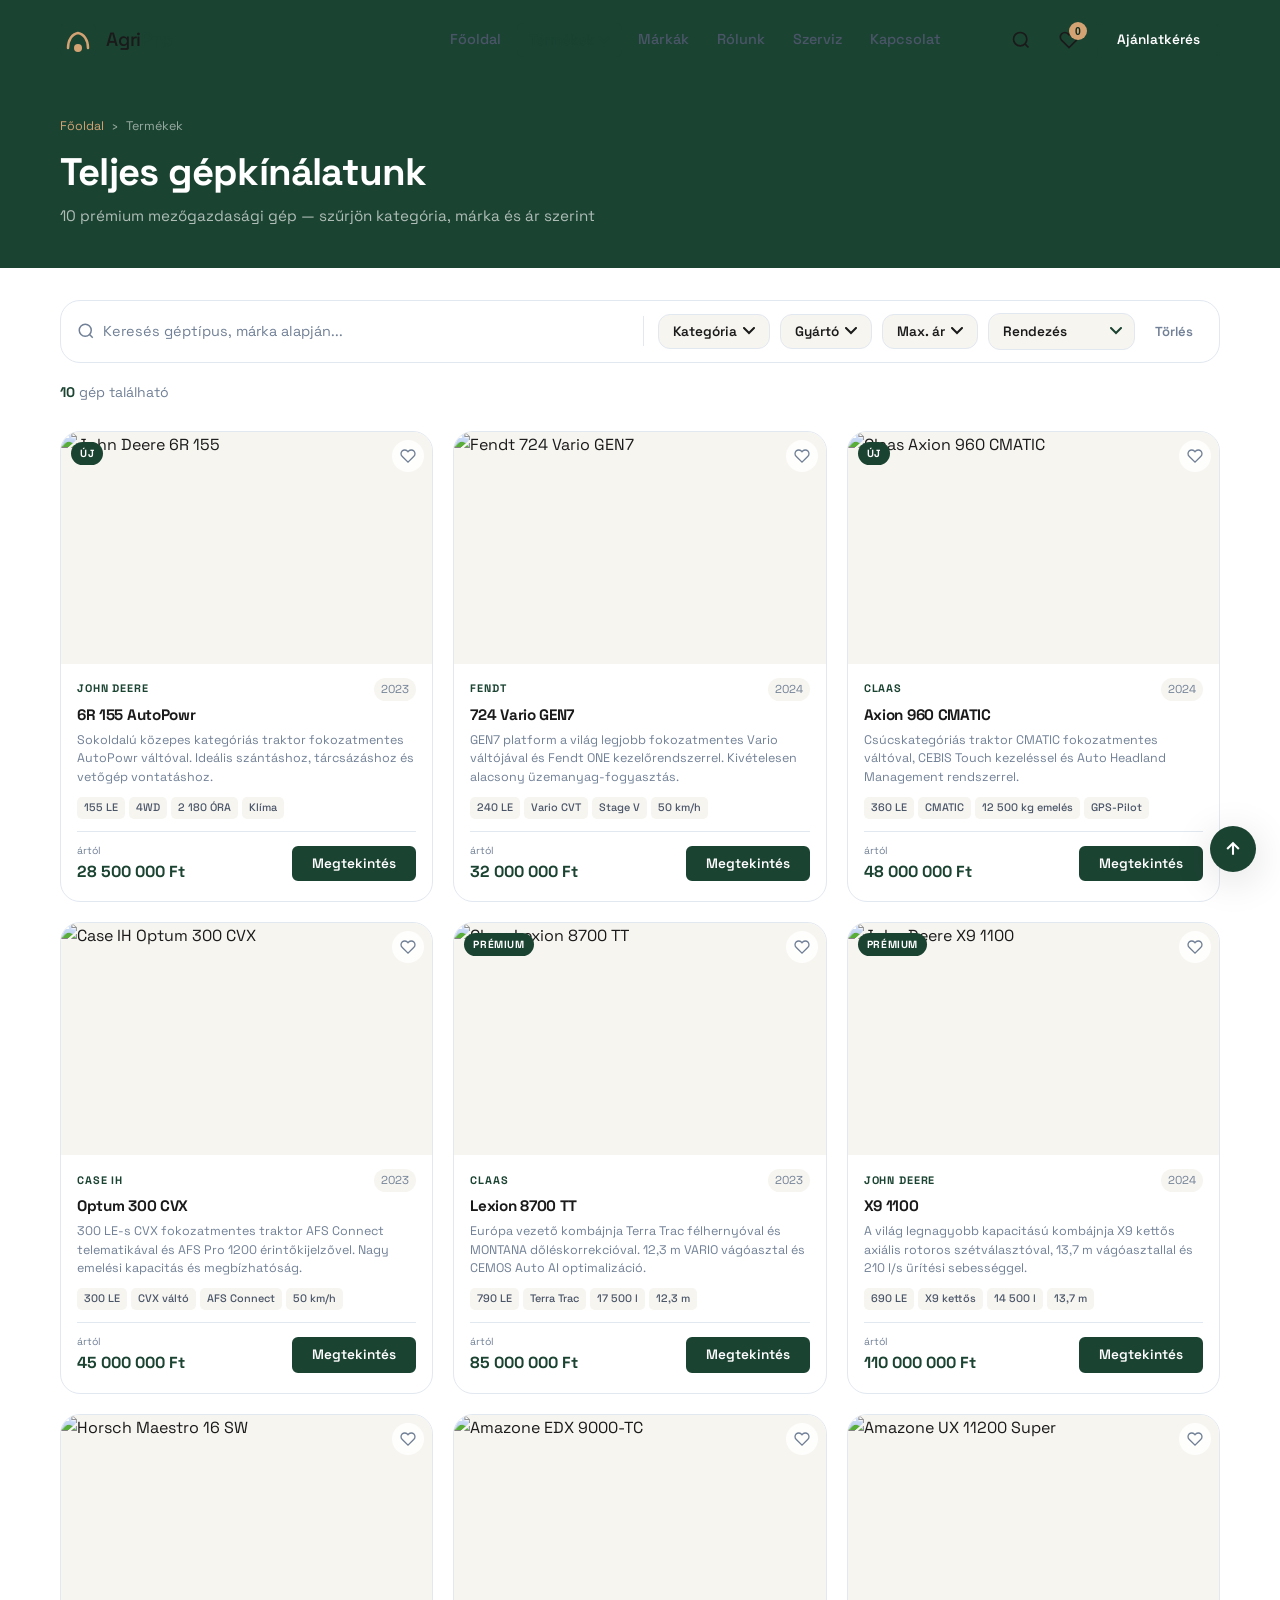
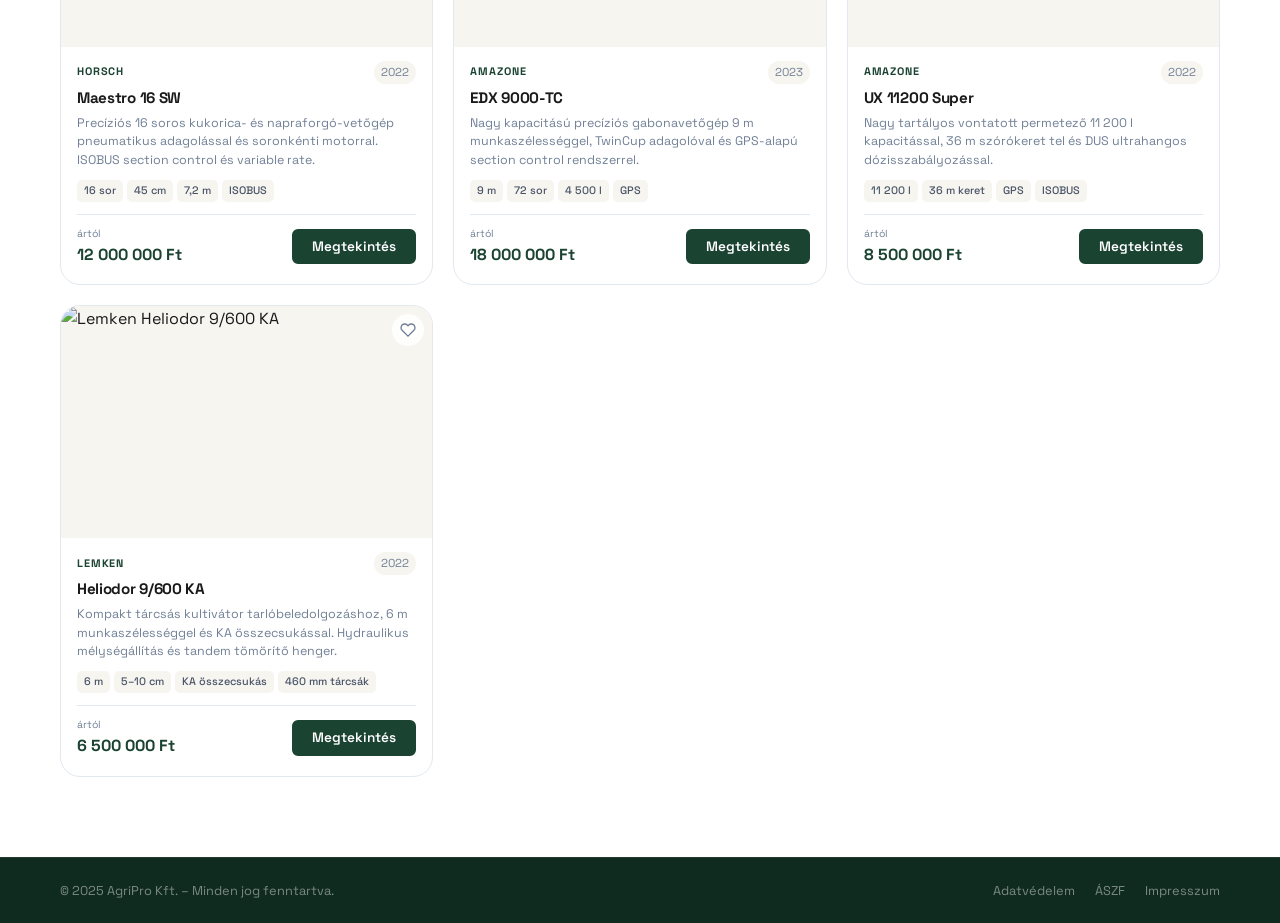
==== pages/termekek.html @ e4a8d12f "Initial commit: AgriPro agricultural machinery website with 10 product pages" ====
<!DOCTYPE html>
<html lang="hu">
<head>
    <meta charset="UTF-8">
    <meta name="viewport" content="width=device-width, initial-scale=1.0">
    <title>Termékek – AgriPro | Traktorok, Kombájnok, Munkagépek</title>
    <meta name="description" content="Böngésszen AgriPro teljes gépkínálatában. Szűrjön kategória, márka és ár szerint.">
    <link rel="icon" type="image/svg+xml" href="data:image/svg+xml,<svg xmlns='http://www.w3.org/2000/svg' viewBox='0 0 32 32'><rect width='32' height='32' rx='7' fill='%231B4332'/><path d='M7 22C7 15 11 10 16 9C21 10 25 15 25 22' stroke='%23D4A373' stroke-width='2.5' stroke-linecap='round' fill='none'/><circle cx='16' cy='22' r='3.5' fill='%23D4A373'/></svg>">
    <link rel="preconnect" href="https://fonts.googleapis.com">
    <link rel="preconnect" href="https://fonts.gstatic.com" crossorigin>
    <link href="https://fonts.googleapis.com/css2?family=Space+Grotesk:wght@300;400;500;600;700&display=swap" rel="stylesheet">
    <link rel="stylesheet" href="../css/style.css">
    <style>
        [data-animate] { opacity: 1 !important; transform: none !important; }

        /* ── Page hero ── */
        .page-hero { background: var(--clr-primary); padding: calc(var(--nav-h) + 36px) 0 40px; }
        .page-hero__bc { display: flex; align-items: center; gap: 8px; font-size: .78rem; color: rgba(255,255,255,.55); margin-bottom: 12px; }
        .page-hero__bc a { color: var(--clr-accent); }
        .page-hero h1 { color: #fff; font-size: clamp(1.6rem, 4vw, 2.4rem); margin-bottom: 8px; }
        .page-hero p  { color: rgba(255,255,255,.65); font-size: .95rem; }

        /* ── Vízszintes szűrő sáv ── */
        .hf-wrap {
            padding: 32px 0 80px;
        }

        .hf-bar {
            display: flex;
            align-items: center;
            gap: 10px;
            flex-wrap: wrap;
            background: #fff;
            border: 1.5px solid var(--clr-border);
            border-radius: var(--r-lg);
            padding: 12px 16px;
            margin-bottom: 16px;
            position: relative;
            z-index: 100;
        }

        /* Kereső */
        .hf-search {
            display: flex;
            align-items: center;
            gap: 8px;
            flex: 1;
            min-width: 200px;
            padding: 6px 0;
            border-right: 1.5px solid var(--clr-border);
            padding-right: 16px;
            margin-right: 4px;
        }
        .hf-search svg { color: var(--clr-text-lt); flex-shrink: 0; }
        .hf-search input {
            flex: 1;
            border: none;
            font-family: inherit;
            font-size: .9rem;
            color: var(--clr-text);
            outline: none;
            background: transparent;
        }
        .hf-search input::placeholder { color: var(--clr-text-lt); }

        /* Dropdown szűrők */
        .hf-dropdown {
            position: relative;
        }
        .hf-btn {
            display: flex;
            align-items: center;
            gap: 6px;
            padding: 8px 14px;
            background: var(--clr-bg-alt);
            border: 1.5px solid var(--clr-border);
            border-radius: var(--r-md);
            font-family: inherit;
            font-size: .85rem;
            font-weight: 600;
            color: var(--clr-text);
            cursor: pointer;
            white-space: nowrap;
            transition: border-color .2s, background .2s;
            user-select: none;
        }
        .hf-btn svg { transition: transform .22s; flex-shrink: 0; }
        .hf-btn.active { background: rgba(27,67,50,.08); border-color: var(--clr-primary); color: var(--clr-primary); }
        .hf-btn.active svg { transform: rotate(180deg); }
        .hf-btn .hf-count {
            background: var(--clr-primary);
            color: #fff;
            font-size: .65rem;
            font-weight: 700;
            border-radius: 99px;
            padding: 1px 6px;
            min-width: 18px;
            text-align: center;
        }

        /* Dropdown panel */
        .hf-panel {
            display: none;
            position: absolute;
            top: calc(100% + 8px);
            left: 0;
            min-width: 220px;
            background: #fff;
            border: 1.5px solid var(--clr-border);
            border-radius: var(--r-lg);
            box-shadow: 0 8px 32px rgba(0,0,0,.12);
            padding: 12px 4px;
            z-index: 200;
        }
        .hf-panel.open { display: block; }

        /* Panel: checkbox lista */
        .hf-cb-list { padding: 0 12px; }
        .hf-cb-row {
            display: flex;
            align-items: center;
            gap: 9px;
            padding: 8px 4px;
            font-size: .875rem;
            color: var(--clr-text-md);
            cursor: pointer;
            border-radius: var(--r-sm);
            transition: background .12s, color .12s;
        }
        .hf-cb-row:hover { background: var(--clr-bg-alt); color: var(--clr-primary); }
        .hf-cb-row input { accent-color: var(--clr-primary); width: 15px; height: 15px; flex-shrink: 0; cursor: pointer; }
        .hf-cb-row span { flex: 1; }
        .hf-cb-row .hf-n { font-size: .7rem; color: var(--clr-text-lt); background: var(--clr-bg-alt); border-radius: 99px; padding: 1px 7px; }

        /* Panel: ár slider */
        .hf-price-panel { padding: 8px 16px 4px; min-width: 260px; }
        .hf-price-val {
            display: flex;
            justify-content: space-between;
            align-items: center;
            margin-bottom: 14px;
        }
        .hf-price-val span { font-size: .8rem; color: var(--clr-text-lt); }
        .hf-price-val strong { font-size: 1rem; color: var(--clr-primary); }
        .hf-price-slider { width: 100%; accent-color: var(--clr-primary); cursor: pointer; }
        .hf-price-minmax { display: flex; justify-content: space-between; font-size: .72rem; color: var(--clr-text-lt); margin-top: 6px; margin-bottom: 8px; }

        /* Rendezés */
        .hf-sort-wrap { margin-left: auto; }
        .hf-sort {
            padding: 9px 36px 9px 14px;
            border: 1.5px solid var(--clr-border);
            border-radius: var(--r-md);
            font-family: inherit;
            font-size: .85rem;
            color: var(--clr-text);
            background: var(--clr-bg-alt);
            cursor: pointer;
            outline: none;
            appearance: none;
            background-image: url("data:image/svg+xml,%3Csvg xmlns='http://www.w3.org/2000/svg' width='12' height='8' viewBox='0 0 12 8'%3E%3Cpath d='M1 1l5 5 5-5' stroke='%231B4332' stroke-width='2' fill='none' stroke-linecap='round'/%3E%3C/svg%3E");
            background-repeat: no-repeat;
            background-position: right 12px center;
            font-weight: 600;
            transition: border-color .2s;
        }
        .hf-sort:focus { border-color: var(--clr-primary); }

        /* Törlés gomb */
        .hf-reset {
            background: none;
            border: none;
            font-family: inherit;
            font-size: .82rem;
            font-weight: 600;
            color: var(--clr-text-lt);
            cursor: pointer;
            padding: 8px 10px;
            border-radius: var(--r-sm);
            transition: color .15s;
            white-space: nowrap;
        }
        .hf-reset:hover { color: var(--clr-primary); }

        /* Találatszám + chipek sor */
        .hf-meta {
            display: flex;
            align-items: center;
            gap: 10px;
            flex-wrap: wrap;
            margin-bottom: 24px;
            min-height: 28px;
        }
        .hf-meta__count {
            font-size: .875rem;
            color: var(--clr-text-lt);
            margin-right: 4px;
        }
        .hf-meta__count strong { color: var(--clr-primary); font-weight: 700; }

        /* Aktív chipek */
        .ac-chip {
            display: inline-flex;
            align-items: center;
            gap: 6px;
            background: rgba(27,67,50,.08);
            border: 1px solid rgba(27,67,50,.2);
            color: var(--clr-primary);
            border-radius: 99px;
            padding: 4px 10px 4px 12px;
            font-size: .78rem;
            font-weight: 600;
        }
        .ac-chip button {
            background: none;
            border: none;
            cursor: pointer;
            color: var(--clr-primary);
            display: flex;
            align-items: center;
            opacity: .6;
            transition: opacity .15s;
            padding: 0;
        }
        .ac-chip button:hover { opacity: 1; }

        /* ── Termék rács ── */
        .pg { display: grid; grid-template-columns: repeat(4, 1fr); gap: 20px; }

        .product-card {
            display: flex;
            flex-direction: column;
            background: #fff;
            border: 1px solid var(--clr-border);
            border-radius: var(--r-lg);
            overflow: hidden;
            transition: transform .25s, box-shadow .25s, border-color .25s;
        }
        .product-card:hover { transform: translateY(-5px); box-shadow: var(--shadow-lg); border-color: transparent; }

        .pc-img { position: relative; aspect-ratio: 16/10; overflow: hidden; background: var(--clr-bg-alt); }
        .pc-img img { width: 100%; height: 100%; object-fit: cover; transition: transform .4s; }
        .product-card:hover .pc-img img { transform: scale(1.05); }
        .pc-badge {
            position: absolute; top: 10px; left: 10px;
            font-size: .65rem; font-weight: 700; text-transform: uppercase;
            letter-spacing: .06em; padding: 3px 9px; border-radius: 99px;
        }
        .pc-badge--new  { background: var(--clr-primary); color: #fff; }
        .pc-badge--deal { background: var(--clr-accent); color: #0F2A1E; }
        .pc-fav {
            position: absolute; top: 8px; right: 8px;
            width: 32px; height: 32px; border-radius: 50%;
            background: rgba(255,255,255,.9); border: none; cursor: pointer;
            display: flex; align-items: center; justify-content: center;
            color: var(--clr-text-lt);
            transition: color .15s, transform .2s;
        }
        .pc-fav:hover { color: #e53e3e; transform: scale(1.12); }
        .pc-fav.is-fav { color: #e53e3e; }
        .pc-fav.is-fav svg { fill: #e53e3e; }

        .pc-body { padding: 14px 16px 16px; flex: 1; display: flex; flex-direction: column; }
        .pc-meta2 { display: flex; align-items: center; justify-content: space-between; margin-bottom: 4px; }
        .pc-brand { font-size: .68rem; font-weight: 700; text-transform: uppercase; letter-spacing: .08em; color: var(--clr-primary); }
        .pc-year  { font-size: .72rem; color: var(--clr-text-lt); background: var(--clr-bg-alt); padding: 2px 7px; border-radius: 99px; }
        .pc-name  { font-size: .95rem; font-weight: 700; color: var(--clr-text); margin-bottom: 6px; line-height: 1.3; }
        .pc-desc  { font-size: .78rem; color: var(--clr-text-lt); line-height: 1.5; margin-bottom: 10px; flex: 1; }
        .pc-specs { display: flex; flex-wrap: wrap; gap: 4px; margin-bottom: 12px; }
        .pc-spec  { font-size: .68rem; font-weight: 500; color: var(--clr-text-md); background: var(--clr-bg-alt); padding: 2px 7px; border-radius: 5px; }
        .pc-foot  {
            display: flex; align-items: center; justify-content: space-between;
            padding-top: 10px; border-top: 1px solid var(--clr-border);
        }
        .pc-price { display: flex; flex-direction: column; }
        .pc-price span { font-size: .65rem; color: var(--clr-text-lt); }
        .pc-price strong { font-size: 1rem; font-weight: 700; color: var(--clr-primary); }

        /* Nincs találat */
        .no-results {
            display: none;
            flex-direction: column;
            align-items: center;
            padding: 72px 24px;
            text-align: center;
            color: var(--clr-text-lt);
            grid-column: 1 / -1;
        }
        .no-results svg { opacity: .35; margin-bottom: 16px; }
        .no-results h3 { font-size: 1.1rem; color: var(--clr-text); margin-bottom: 8px; }
        .no-results p { font-size: .9rem; max-width: 320px; }

        /* Reszponzív */
        @media (max-width: 1280px) { .pg { grid-template-columns: repeat(3, 1fr); } }
        @media (max-width: 900px)  { .pg { grid-template-columns: repeat(2, 1fr); } }
        @media (max-width: 560px)  { .pg { grid-template-columns: 1fr; } }
        @media (max-width: 700px)  {
            .hf-bar { gap: 8px; }
            .hf-search { border-right: none; padding-right: 0; margin-right: 0; }
            .hf-sort-wrap { margin-left: 0; }
        }
    </style>
</head>
<body>

<!-- ══ FEJLÉC ══ -->
<header class="header scrolled" id="header" role="banner">
    <div class="container">
        <nav class="nav" role="navigation" aria-label="Főmenü">
            <a href="../index.html" class="nav__logo" aria-label="AgriPro főoldalra">
                <div class="logo">
                    <svg class="logo__icon" width="36" height="36" viewBox="0 0 36 36" fill="none" aria-hidden="true">
                        <rect width="36" height="36" rx="8" fill="#1B4332"/>
                        <path d="M8 26C8 18 12 12 18 11C24 12 28 18 28 26" stroke="#D4A373" stroke-width="2.5" stroke-linecap="round"/>
                        <circle cx="18" cy="26" r="4" fill="#D4A373"/>
                    </svg>
                    <span class="logo__text">Agri<strong>Pro</strong></span>
                </div>
            </a>
            <ul class="nav__menu" role="menubar">
                <li role="none"><a href="../index.html" class="nav__link" role="menuitem">Főoldal</a></li>
                <li class="nav__item--has-dropdown" role="none">
                    <button class="nav__link nav__dropdown-toggle nav__link--active" aria-expanded="false" aria-haspopup="true" role="menuitem">
                        Termékek <svg class="dropdown-chevron" width="12" height="8" viewBox="0 0 12 8" fill="none" aria-hidden="true"><path d="M1 1l5 5 5-5" stroke="currentColor" stroke-width="2" stroke-linecap="round"/></svg>
                    </button>
                    <div class="nav__dropdown" role="menu">
                        <a href="termekek.html?kat=traktorok"    class="nav__dropdown-item" role="menuitem"><span class="dropdown-icon">🚜</span>Traktorok</a>
                        <a href="termekek.html?kat=kombajnok"    class="nav__dropdown-item" role="menuitem"><span class="dropdown-icon">🌾</span>Kombájnok</a>
                        <a href="termekek.html?kat=talajmuvelok" class="nav__dropdown-item" role="menuitem"><span class="dropdown-icon">⚙️</span>Talajművelők</a>
                        <a href="termekek.html?kat=vetogepek"    class="nav__dropdown-item" role="menuitem"><span class="dropdown-icon">🌱</span>Vetőgépek</a>
                        <a href="termekek.html?kat=permetezok"   class="nav__dropdown-item" role="menuitem"><span class="dropdown-icon">💧</span>Permetezők</a>
                    </div>
                </li>
                <li role="none"><a href="../index.html#markak" class="nav__link" role="menuitem">Márkák</a></li>
                <li role="none"><a href="rolunk.html" class="nav__link" role="menuitem">Rólunk</a></li>
                <li role="none"><a href="szerviz.html" class="nav__link" role="menuitem">Szerviz</a></li>
                <li role="none"><a href="kapcsolat.html" class="nav__link" role="menuitem">Kapcsolat</a></li>
            </ul>
            <div class="nav__actions">
                <button class="icon-btn" id="searchToggle" aria-label="Keresés">
                    <svg width="20" height="20" viewBox="0 0 24 24" fill="none" stroke="currentColor" stroke-width="2"><circle cx="11" cy="11" r="8"/><path d="m21 21-4.3-4.3"/></svg>
                </button>
                <button class="icon-btn fav-btn" id="favToggle" aria-label="Kedvencek">
                    <svg width="20" height="20" viewBox="0 0 24 24" fill="none" stroke="currentColor" stroke-width="2"><path d="M20.84 4.61a5.5 5.5 0 0 0-7.78 0L12 5.67l-1.06-1.06a5.5 5.5 0 0 0-7.78 7.78l1.06 1.06L12 21.23l7.78-7.78 1.06-1.06a5.5 5.5 0 0 0 0-7.78z"/></svg>
                    <span class="fav-badge" id="favBadge" hidden>0</span>
                </button>
                <a href="kapcsolat.html" class="btn btn--primary btn--sm">Ajánlatkérés</a>
                <button class="hamburger" id="hamburger" aria-label="Menü" aria-expanded="false">
                    <span class="hamburger__bar"></span><span class="hamburger__bar"></span><span class="hamburger__bar"></span>
                </button>
            </div>
        </nav>
    </div>
    <div class="search-overlay" id="searchOverlay" hidden role="search">
        <div class="container">
            <div class="search-overlay__inner">
                <svg width="22" height="22" viewBox="0 0 24 24" fill="none" stroke="#1B4332" stroke-width="2"><circle cx="11" cy="11" r="8"/><path d="m21 21-4.3-4.3"/></svg>
                <input type="search" id="searchInput" class="search-overlay__input" placeholder="Keresés: gép neve, márka, kategória..." autocomplete="off">
                <button class="search-overlay__close" id="searchClose" aria-label="Bezárás">
                    <svg width="20" height="20" viewBox="0 0 24 24" fill="none" stroke="currentColor" stroke-width="2"><line x1="18" y1="6" x2="6" y2="18"/><line x1="6" y1="6" x2="18" y2="18"/></svg>
                </button>
            </div>
            <div class="search-results" id="searchResults" hidden></div>
        </div>
    </div>
</header>

<main>
    <!-- Page hero -->
    <div class="page-hero">
        <div class="container">
            <nav class="page-hero__bc" aria-label="Navigáció">
                <a href="../index.html">Főoldal</a><span>›</span><span>Termékek</span>
            </nav>
            <h1>Teljes gépkínálatunk</h1>
            <p>10 prémium mezőgazdasági gép — szűrjön kategória, márka és ár szerint</p>
        </div>
    </div>

    <div class="container">
        <div class="hf-wrap">

            <!-- ══ VÍZSZINTES SZŰRŐ SÁV ══ -->
            <div class="hf-bar" id="hfBar">

                <!-- Kereső -->
                <div class="hf-search">
                    <svg width="18" height="18" viewBox="0 0 24 24" fill="none" stroke="currentColor" stroke-width="2"><circle cx="11" cy="11" r="8"/><path d="m21 21-4.3-4.3"/></svg>
                    <input type="search" id="productSearch" placeholder="Keresés géptípus, márka alapján..." oninput="filterProducts()" autocomplete="off">
                </div>

                <!-- Kategória dropdown -->
                <div class="hf-dropdown" id="hfd-cat">
                    <button class="hf-btn" onclick="toggleHfd('hfd-cat')" type="button">
                        Kategória
                        <span class="hf-count" id="catCount" style="display:none">0</span>
                        <svg width="12" height="8" viewBox="0 0 12 8" fill="none" stroke="currentColor" stroke-width="2" stroke-linecap="round"><path d="M1 1l5 5 5-5"/></svg>
                    </button>
                    <div class="hf-panel" id="hfd-cat-panel">
                        <div class="hf-cb-list">
                            <label class="hf-cb-row"><input type="checkbox" class="cat-cb" value="traktorok" onchange="filterProducts()"><span>Traktorok</span><span class="hf-n">4</span></label>
                            <label class="hf-cb-row"><input type="checkbox" class="cat-cb" value="kombajnok" onchange="filterProducts()"><span>Kombájnok</span><span class="hf-n">2</span></label>
                            <label class="hf-cb-row"><input type="checkbox" class="cat-cb" value="vetogepek" onchange="filterProducts()"><span>Vetőgépek</span><span class="hf-n">2</span></label>
                            <label class="hf-cb-row"><input type="checkbox" class="cat-cb" value="permetezok" onchange="filterProducts()"><span>Permetezők</span><span class="hf-n">1</span></label>
                            <label class="hf-cb-row"><input type="checkbox" class="cat-cb" value="talajmuvelok" onchange="filterProducts()"><span>Talajművelők</span><span class="hf-n">1</span></label>
                        </div>
                    </div>
                </div>

                <!-- Gyártó dropdown -->
                <div class="hf-dropdown" id="hfd-brand">
                    <button class="hf-btn" onclick="toggleHfd('hfd-brand')" type="button">
                        Gyártó
                        <span class="hf-count" id="brandCount" style="display:none">0</span>
                        <svg width="12" height="8" viewBox="0 0 12 8" fill="none" stroke="currentColor" stroke-width="2" stroke-linecap="round"><path d="M1 1l5 5 5-5"/></svg>
                    </button>
                    <div class="hf-panel" id="hfd-brand-panel">
                        <div class="hf-cb-list">
                            <label class="hf-cb-row"><input type="checkbox" class="brand-cb" value="john-deere" onchange="filterProducts()"><span>John Deere</span><span class="hf-n">2</span></label>
                            <label class="hf-cb-row"><input type="checkbox" class="brand-cb" value="fendt" onchange="filterProducts()"><span>Fendt</span><span class="hf-n">1</span></label>
                            <label class="hf-cb-row"><input type="checkbox" class="brand-cb" value="claas" onchange="filterProducts()"><span>Claas</span><span class="hf-n">2</span></label>
                            <label class="hf-cb-row"><input type="checkbox" class="brand-cb" value="case-ih" onchange="filterProducts()"><span>Case IH</span><span class="hf-n">1</span></label>
                            <label class="hf-cb-row"><input type="checkbox" class="brand-cb" value="amazone" onchange="filterProducts()"><span>Amazone</span><span class="hf-n">3</span></label>
                            <label class="hf-cb-row"><input type="checkbox" class="brand-cb" value="horsch" onchange="filterProducts()"><span>Horsch</span><span class="hf-n">1</span></label>
                            <label class="hf-cb-row"><input type="checkbox" class="brand-cb" value="lemken" onchange="filterProducts()"><span>Lemken</span><span class="hf-n">1</span></label>
                        </div>
                    </div>
                </div>

                <!-- Ár dropdown -->
                <div class="hf-dropdown" id="hfd-price">
                    <button class="hf-btn" onclick="toggleHfd('hfd-price')" type="button">
                        Max. ár
                        <span class="hf-count" id="priceCount" style="display:none">!</span>
                        <svg width="12" height="8" viewBox="0 0 12 8" fill="none" stroke="currentColor" stroke-width="2" stroke-linecap="round"><path d="M1 1l5 5 5-5"/></svg>
                    </button>
                    <div class="hf-panel" id="hfd-price-panel">
                        <div class="hf-price-panel">
                            <div class="hf-price-val">
                                <span>Max. ár:</span>
                                <strong id="priceDisplay">110 M Ft</strong>
                            </div>
                            <input type="range" id="priceRange" class="hf-price-slider"
                                   min="1000000" max="110000000" value="110000000" step="1000000"
                                   oninput="updatePrice(this); filterProducts()">
                            <div class="hf-price-minmax"><span>1 M Ft</span><span>110 M Ft</span></div>
                        </div>
                    </div>
                </div>

                <!-- Rendezés -->
                <div class="hf-sort-wrap">
                    <select class="hf-sort" id="sortSelect" onchange="filterProducts()">
                        <option value="">Rendezés</option>
                        <option value="price-asc">Ár: növekvő ↑</option>
                        <option value="price-desc">Ár: csökkenő ↓</option>
                        <option value="name-asc">Név: A–Z</option>
                    </select>
                </div>

                <!-- Törlés -->
                <button class="hf-reset" onclick="resetFilters()" type="button">Törlés</button>

            </div>

            <!-- Találatszám + aktív chipek -->
            <div class="hf-meta">
                <span class="hf-meta__count"><strong id="resultsCount">10</strong> gép található</span>
                <div id="activeChips" style="display:contents"></div>
            </div>

            <!-- ══ TERMÉK RÁCS ══ -->
            <div class="pg" id="productsGrid">

                <!-- 1 John Deere 6R 155 AutoPowr -->
                <article class="product-card"
                         data-cat="traktorok" data-brand="john-deere"
                         data-price="28500000" data-name="john deere 6r 155 autopowr traktor">
                    <div class="pc-img">
                        <img src="https://images.unsplash.com/photo-1592838064575-70ed626d3a0e?w=520&q=80" alt="John Deere 6R 155" loading="lazy">
                        <span class="pc-badge pc-badge--new">Új</span>
                        <button class="pc-fav fav-toggle" data-id="jd-6r-155" data-name="John Deere 6R 155 AutoPowr" aria-label="Kedvencekhez">
                            <svg width="16" height="16" viewBox="0 0 24 24" fill="none" stroke="currentColor" stroke-width="2"><path d="M20.84 4.61a5.5 5.5 0 0 0-7.78 0L12 5.67l-1.06-1.06a5.5 5.5 0 0 0-7.78 7.78l1.06 1.06L12 21.23l7.78-7.78 1.06-1.06a5.5 5.5 0 0 0 0-7.78z"/></svg>
                        </button>
                    </div>
                    <div class="pc-body">
                        <div class="pc-meta2"><span class="pc-brand">John Deere</span><span class="pc-year">2023</span></div>
                        <h3 class="pc-name">6R 155 AutoPowr</h3>
                        <p class="pc-desc">Sokoldalú közepes kategóriás traktor fokozatmentes AutoPowr váltóval. Ideális szántáshoz, tárcsázáshoz és vetőgép vontatáshoz.</p>
                        <div class="pc-specs"><span class="pc-spec">155 LE</span><span class="pc-spec">4WD</span><span class="pc-spec">2 180 ÓRA</span><span class="pc-spec">Klíma</span></div>
                        <div class="pc-foot">
                            <div class="pc-price"><span>ártól</span><strong>28 500 000 Ft</strong></div>
                            <a href="termekek/jd-6r-155.html" class="btn btn--primary btn--sm">Megtekintés</a>
                        </div>
                    </div>
                </article>

                <!-- 2 Fendt 724 Vario GEN7 -->
                <article class="product-card"
                         data-cat="traktorok" data-brand="fendt"
                         data-price="32000000" data-name="fendt 724 vario gen7 traktor">
                    <div class="pc-img">
                        <img src="https://images.unsplash.com/photo-1625246333195-78d9c38ad449?w=520&q=80" alt="Fendt 724 Vario GEN7" loading="lazy">
                        <button class="pc-fav fav-toggle" data-id="fendt-724" data-name="Fendt 724 Vario GEN7" aria-label="Kedvencekhez">
                            <svg width="16" height="16" viewBox="0 0 24 24" fill="none" stroke="currentColor" stroke-width="2"><path d="M20.84 4.61a5.5 5.5 0 0 0-7.78 0L12 5.67l-1.06-1.06a5.5 5.5 0 0 0-7.78 7.78l1.06 1.06L12 21.23l7.78-7.78 1.06-1.06a5.5 5.5 0 0 0 0-7.78z"/></svg>
                        </button>
                    </div>
                    <div class="pc-body">
                        <div class="pc-meta2"><span class="pc-brand">Fendt</span><span class="pc-year">2024</span></div>
                        <h3 class="pc-name">724 Vario GEN7</h3>
                        <p class="pc-desc">GEN7 platform a világ legjobb fokozatmentes Vario váltójával és Fendt ONE kezelőrendszerrel. Kivételesen alacsony üzemanyag-fogyasztás.</p>
                        <div class="pc-specs"><span class="pc-spec">240 LE</span><span class="pc-spec">Vario CVT</span><span class="pc-spec">Stage V</span><span class="pc-spec">50 km/h</span></div>
                        <div class="pc-foot">
                            <div class="pc-price"><span>ártól</span><strong>32 000 000 Ft</strong></div>
                            <a href="termekek/fendt-724.html" class="btn btn--primary btn--sm">Megtekintés</a>
                        </div>
                    </div>
                </article>

                <!-- 3 Claas Axion 960 CMATIC -->
                <article class="product-card"
                         data-cat="traktorok" data-brand="claas"
                         data-price="48000000" data-name="claas axion 960 cmatic traktor">
                    <div class="pc-img">
                        <img src="https://images.unsplash.com/photo-1560493676-04071c5f467b?w=520&q=80" alt="Claas Axion 960 CMATIC" loading="lazy">
                        <span class="pc-badge pc-badge--new">Új</span>
                        <button class="pc-fav fav-toggle" data-id="claas-axion960" data-name="Claas Axion 960 CMATIC" aria-label="Kedvencekhez">
                            <svg width="16" height="16" viewBox="0 0 24 24" fill="none" stroke="currentColor" stroke-width="2"><path d="M20.84 4.61a5.5 5.5 0 0 0-7.78 0L12 5.67l-1.06-1.06a5.5 5.5 0 0 0-7.78 7.78l1.06 1.06L12 21.23l7.78-7.78 1.06-1.06a5.5 5.5 0 0 0 0-7.78z"/></svg>
                        </button>
                    </div>
                    <div class="pc-body">
                        <div class="pc-meta2"><span class="pc-brand">Claas</span><span class="pc-year">2024</span></div>
                        <h3 class="pc-name">Axion 960 CMATIC</h3>
                        <p class="pc-desc">Csúcskategóriás traktor CMATIC fokozatmentes váltóval, CEBIS Touch kezeléssel és Auto Headland Management rendszerrel.</p>
                        <div class="pc-specs"><span class="pc-spec">360 LE</span><span class="pc-spec">CMATIC</span><span class="pc-spec">12 500 kg emelés</span><span class="pc-spec">GPS-Pilot</span></div>
                        <div class="pc-foot">
                            <div class="pc-price"><span>ártól</span><strong>48 000 000 Ft</strong></div>
                            <a href="termekek/claas-axion-960.html" class="btn btn--primary btn--sm">Megtekintés</a>
                        </div>
                    </div>
                </article>

                <!-- 4 Case IH Optum 300 CVX -->
                <article class="product-card"
                         data-cat="traktorok" data-brand="case-ih"
                         data-price="45000000" data-name="case ih optum 300 cvx traktor">
                    <div class="pc-img">
                        <img src="https://images.unsplash.com/photo-1574943320219-553eb213f72d?w=520&q=80" alt="Case IH Optum 300 CVX" loading="lazy">
                        <button class="pc-fav fav-toggle" data-id="case-optum300" data-name="Case IH Optum 300 CVX" aria-label="Kedvencekhez">
                            <svg width="16" height="16" viewBox="0 0 24 24" fill="none" stroke="currentColor" stroke-width="2"><path d="M20.84 4.61a5.5 5.5 0 0 0-7.78 0L12 5.67l-1.06-1.06a5.5 5.5 0 0 0-7.78 7.78l1.06 1.06L12 21.23l7.78-7.78 1.06-1.06a5.5 5.5 0 0 0 0-7.78z"/></svg>
                        </button>
                    </div>
                    <div class="pc-body">
                        <div class="pc-meta2"><span class="pc-brand">Case IH</span><span class="pc-year">2023</span></div>
                        <h3 class="pc-name">Optum 300 CVX</h3>
                        <p class="pc-desc">300 LE-s CVX fokozatmentes traktor AFS Connect telematikával és AFS Pro 1200 érintőkijelzővel. Nagy emelési kapacitás és megbízhatóság.</p>
                        <div class="pc-specs"><span class="pc-spec">300 LE</span><span class="pc-spec">CVX váltó</span><span class="pc-spec">AFS Connect</span><span class="pc-spec">50 km/h</span></div>
                        <div class="pc-foot">
                            <div class="pc-price"><span>ártól</span><strong>45 000 000 Ft</strong></div>
                            <a href="termekek/case-optum-300.html" class="btn btn--primary btn--sm">Megtekintés</a>
                        </div>
                    </div>
                </article>

                <!-- 5 Claas Lexion 8700 TT -->
                <article class="product-card"
                         data-cat="kombajnok" data-brand="claas"
                         data-price="85000000" data-name="claas lexion 8700 tt kombajn">
                    <div class="pc-img">
                        <img src="https://images.unsplash.com/photo-1586771107445-d3ca888129ff?w=520&q=80" alt="Claas Lexion 8700 TT" loading="lazy">
                        <span class="pc-badge pc-badge--new">Prémium</span>
                        <button class="pc-fav fav-toggle" data-id="claas-8700" data-name="Claas Lexion 8700 TT" aria-label="Kedvencekhez">
                            <svg width="16" height="16" viewBox="0 0 24 24" fill="none" stroke="currentColor" stroke-width="2"><path d="M20.84 4.61a5.5 5.5 0 0 0-7.78 0L12 5.67l-1.06-1.06a5.5 5.5 0 0 0-7.78 7.78l1.06 1.06L12 21.23l7.78-7.78 1.06-1.06a5.5 5.5 0 0 0 0-7.78z"/></svg>
                        </button>
                    </div>
                    <div class="pc-body">
                        <div class="pc-meta2"><span class="pc-brand">Claas</span><span class="pc-year">2023</span></div>
                        <h3 class="pc-name">Lexion 8700 TT</h3>
                        <p class="pc-desc">Európa vezető kombájnja Terra Trac félhernyóval és MONTANA dőléskorrekcióval. 12,3 m VARIO vágóasztal és CEMOS Auto AI optimalizáció.</p>
                        <div class="pc-specs"><span class="pc-spec">790 LE</span><span class="pc-spec">Terra Trac</span><span class="pc-spec">17 500 l</span><span class="pc-spec">12,3 m</span></div>
                        <div class="pc-foot">
                            <div class="pc-price"><span>ártól</span><strong>85 000 000 Ft</strong></div>
                            <a href="termekek/claas-lexion-8700.html" class="btn btn--primary btn--sm">Megtekintés</a>
                        </div>
                    </div>
                </article>

                <!-- 6 John Deere X9 1100 -->
                <article class="product-card"
                         data-cat="kombajnok" data-brand="john-deere"
                         data-price="110000000" data-name="john deere x9 1100 kombajn">
                    <div class="pc-img">
                        <img src="https://images.unsplash.com/photo-1544197150-b99a580bb7a8?w=520&q=80" alt="John Deere X9 1100" loading="lazy">
                        <span class="pc-badge pc-badge--new">Prémium</span>
                        <button class="pc-fav fav-toggle" data-id="jd-x9-1100" data-name="John Deere X9 1100" aria-label="Kedvencekhez">
                            <svg width="16" height="16" viewBox="0 0 24 24" fill="none" stroke="currentColor" stroke-width="2"><path d="M20.84 4.61a5.5 5.5 0 0 0-7.78 0L12 5.67l-1.06-1.06a5.5 5.5 0 0 0-7.78 7.78l1.06 1.06L12 21.23l7.78-7.78 1.06-1.06a5.5 5.5 0 0 0 0-7.78z"/></svg>
                        </button>
                    </div>
                    <div class="pc-body">
                        <div class="pc-meta2"><span class="pc-brand">John Deere</span><span class="pc-year">2024</span></div>
                        <h3 class="pc-name">X9 1100</h3>
                        <p class="pc-desc">A világ legnagyobb kapacitású kombájnja X9 kettős axiális rotoros szétválasztóval, 13,7 m vágóasztallal és 210 l/s ürítési sebességgel.</p>
                        <div class="pc-specs"><span class="pc-spec">690 LE</span><span class="pc-spec">X9 kettős</span><span class="pc-spec">14 500 l</span><span class="pc-spec">13,7 m</span></div>
                        <div class="pc-foot">
                            <div class="pc-price"><span>ártól</span><strong>110 000 000 Ft</strong></div>
                            <a href="termekek/jd-x9-1100.html" class="btn btn--primary btn--sm">Megtekintés</a>
                        </div>
                    </div>
                </article>

                <!-- 7 Horsch Maestro 16 SW -->
                <article class="product-card"
                         data-cat="vetogepek" data-brand="horsch"
                         data-price="12000000" data-name="horsch maestro 16 sw vetogep">
                    <div class="pc-img">
                        <img src="https://images.unsplash.com/photo-1500382017468-9049fed747ef?w=520&q=80" alt="Horsch Maestro 16 SW" loading="lazy">
                        <button class="pc-fav fav-toggle" data-id="horsch-maestro" data-name="Horsch Maestro 16 SW" aria-label="Kedvencekhez">
                            <svg width="16" height="16" viewBox="0 0 24 24" fill="none" stroke="currentColor" stroke-width="2"><path d="M20.84 4.61a5.5 5.5 0 0 0-7.78 0L12 5.67l-1.06-1.06a5.5 5.5 0 0 0-7.78 7.78l1.06 1.06L12 21.23l7.78-7.78 1.06-1.06a5.5 5.5 0 0 0 0-7.78z"/></svg>
                        </button>
                    </div>
                    <div class="pc-body">
                        <div class="pc-meta2"><span class="pc-brand">Horsch</span><span class="pc-year">2022</span></div>
                        <h3 class="pc-name">Maestro 16 SW</h3>
                        <p class="pc-desc">Precíziós 16 soros kukorica- és napraforgó-vetőgép pneumatikus adagolással és soronkénti motorral. ISOBUS section control és variable rate.</p>
                        <div class="pc-specs"><span class="pc-spec">16 sor</span><span class="pc-spec">45 cm</span><span class="pc-spec">7,2 m</span><span class="pc-spec">ISOBUS</span></div>
                        <div class="pc-foot">
                            <div class="pc-price"><span>ártól</span><strong>12 000 000 Ft</strong></div>
                            <a href="termekek/horsch-maestro-16.html" class="btn btn--primary btn--sm">Megtekintés</a>
                        </div>
                    </div>
                </article>

                <!-- 8 Amazone EDX 9000-TC -->
                <article class="product-card"
                         data-cat="vetogepek" data-brand="amazone"
                         data-price="18000000" data-name="amazone edx 9000 tc vetogep gabona">
                    <div class="pc-img">
                        <img src="https://images.unsplash.com/photo-1464226184884-fa280b87c399?w=520&q=80" alt="Amazone EDX 9000-TC" loading="lazy">
                        <button class="pc-fav fav-toggle" data-id="amazone-edx9000" data-name="Amazone EDX 9000-TC" aria-label="Kedvencekhez">
                            <svg width="16" height="16" viewBox="0 0 24 24" fill="none" stroke="currentColor" stroke-width="2"><path d="M20.84 4.61a5.5 5.5 0 0 0-7.78 0L12 5.67l-1.06-1.06a5.5 5.5 0 0 0-7.78 7.78l1.06 1.06L12 21.23l7.78-7.78 1.06-1.06a5.5 5.5 0 0 0 0-7.78z"/></svg>
                        </button>
                    </div>
                    <div class="pc-body">
                        <div class="pc-meta2"><span class="pc-brand">Amazone</span><span class="pc-year">2023</span></div>
                        <h3 class="pc-name">EDX 9000-TC</h3>
                        <p class="pc-desc">Nagy kapacitású precíziós gabonavetőgép 9 m munkaszélességgel, TwinCup adagolóval és GPS-alapú section control rendszerrel.</p>
                        <div class="pc-specs"><span class="pc-spec">9 m</span><span class="pc-spec">72 sor</span><span class="pc-spec">4 500 l</span><span class="pc-spec">GPS</span></div>
                        <div class="pc-foot">
                            <div class="pc-price"><span>ártól</span><strong>18 000 000 Ft</strong></div>
                            <a href="termekek/amazone-edx-9000.html" class="btn btn--primary btn--sm">Megtekintés</a>
                        </div>
                    </div>
                </article>

                <!-- 9 Amazone UX 11200 Super -->
                <article class="product-card"
                         data-cat="permetezok" data-brand="amazone"
                         data-price="8500000" data-name="amazone ux 11200 super permetezo">
                    <div class="pc-img">
                        <img src="https://images.unsplash.com/photo-1598986646512-9330bcc4c0dc?w=520&q=80" alt="Amazone UX 11200 Super" loading="lazy">
                        <button class="pc-fav fav-toggle" data-id="amazone-ux11200" data-name="Amazone UX 11200 Super" aria-label="Kedvencekhez">
                            <svg width="16" height="16" viewBox="0 0 24 24" fill="none" stroke="currentColor" stroke-width="2"><path d="M20.84 4.61a5.5 5.5 0 0 0-7.78 0L12 5.67l-1.06-1.06a5.5 5.5 0 0 0-7.78 7.78l1.06 1.06L12 21.23l7.78-7.78 1.06-1.06a5.5 5.5 0 0 0 0-7.78z"/></svg>
                        </button>
                    </div>
                    <div class="pc-body">
                        <div class="pc-meta2"><span class="pc-brand">Amazone</span><span class="pc-year">2022</span></div>
                        <h3 class="pc-name">UX 11200 Super</h3>
                        <p class="pc-desc">Nagy tartályos vontatott permetező 11 200 l kapacitással, 36 m szórókeret tel és DUS ultrahangos dózisszabályozással.</p>
                        <div class="pc-specs"><span class="pc-spec">11 200 l</span><span class="pc-spec">36 m keret</span><span class="pc-spec">GPS</span><span class="pc-spec">ISOBUS</span></div>
                        <div class="pc-foot">
                            <div class="pc-price"><span>ártól</span><strong>8 500 000 Ft</strong></div>
                            <a href="termekek/amazone-ux-11200.html" class="btn btn--primary btn--sm">Megtekintés</a>
                        </div>
                    </div>
                </article>

                <!-- 10 Lemken Heliodor 9/600 KA -->
                <article class="product-card"
                         data-cat="talajmuvelok" data-brand="lemken"
                         data-price="6500000" data-name="lemken heliodor 9 600 ka talajmuvelo kultivátor">
                    <div class="pc-img">
                        <img src="https://images.unsplash.com/photo-1416879595882-3373a0480b5b?w=520&q=80" alt="Lemken Heliodor 9/600 KA" loading="lazy">
                        <button class="pc-fav fav-toggle" data-id="lemken-heliodor" data-name="Lemken Heliodor 9/600 KA" aria-label="Kedvencekhez">
                            <svg width="16" height="16" viewBox="0 0 24 24" fill="none" stroke="currentColor" stroke-width="2"><path d="M20.84 4.61a5.5 5.5 0 0 0-7.78 0L12 5.67l-1.06-1.06a5.5 5.5 0 0 0-7.78 7.78l1.06 1.06L12 21.23l7.78-7.78 1.06-1.06a5.5 5.5 0 0 0 0-7.78z"/></svg>
                        </button>
                    </div>
                    <div class="pc-body">
                        <div class="pc-meta2"><span class="pc-brand">Lemken</span><span class="pc-year">2022</span></div>
                        <h3 class="pc-name">Heliodor 9/600 KA</h3>
                        <p class="pc-desc">Kompakt tárcsás kultivátor tarlóbeledolgozáshoz, 6 m munkaszélességgel és KA összecsukással. Hydraulikus mélységállítás és tandem tömörítő henger.</p>
                        <div class="pc-specs"><span class="pc-spec">6 m</span><span class="pc-spec">5–10 cm</span><span class="pc-spec">KA összecsukás</span><span class="pc-spec">460 mm tárcsák</span></div>
                        <div class="pc-foot">
                            <div class="pc-price"><span>ártól</span><strong>6 500 000 Ft</strong></div>
                            <a href="termekek/lemken-heliodor.html" class="btn btn--primary btn--sm">Megtekintés</a>
                        </div>
                    </div>
                </article>

                <!-- Nincs találat -->
                <div class="no-results" id="noResults">
                    <svg width="52" height="52" viewBox="0 0 24 24" fill="none" stroke="currentColor" stroke-width="1.5"><circle cx="11" cy="11" r="8"/><path d="m21 21-4.3-4.3"/></svg>
                    <h3>Nincs találat</h3>
                    <p>A megadott szűrőknek egyetlen gép sem felel meg. Próbáljon tágabb feltételekkel.</p>
                    <button class="btn btn--outline btn--sm" onclick="resetFilters()" style="margin-top:16px;">Szűrők törlése</button>
                </div>

            </div>
        </div>
    </div>
</main>

<!-- Lábléc -->
<footer class="footer" role="contentinfo">
    <div class="footer__bottom">
        <div class="container">
            <div class="footer__bottom-row">
                <p class="footer__copy">© 2025 AgriPro Kft. – Minden jog fenntartva.</p>
                <nav class="footer__legal" aria-label="Jogi">
                    <a href="#">Adatvédelem</a>
                    <a href="#">ÁSZF</a>
                    <a href="#">Impresszum</a>
                </nav>
            </div>
        </div>
    </div>
</footer>

<button class="scroll-top-btn" id="scrollTopBtn" aria-label="Vissza a tetejére" hidden>
    <svg width="20" height="20" viewBox="0 0 24 24" fill="none" stroke="currentColor" stroke-width="2.5"><path d="M12 19V5M5 12l7-7 7 7"/></svg>
</button>
<div class="toast-container" id="toastContainer" aria-live="polite"></div>

<script src="../js/main.js" defer></script>

<!-- ══ SZŰRŐ + DROPDOWN LOGIKA ══ -->
<script>
    /* Dropdown nyitás/zárás */
    function toggleHfd(id) {
        var dropdown = document.getElementById(id);
        var panel    = document.getElementById(id + '-panel');
        var btn      = dropdown.querySelector('.hf-btn');
        var isOpen   = panel.classList.contains('open');

        // Zárj be mindent
        document.querySelectorAll('.hf-panel.open').forEach(function(p) { p.classList.remove('open'); });
        document.querySelectorAll('.hf-btn.active').forEach(function(b) { b.classList.remove('active'); });

        if (!isOpen) {
            panel.classList.add('open');
            btn.classList.add('active');
        }
    }

    // Klikk a sávon kívül → bezár
    document.addEventListener('click', function(e) {
        if (!e.target.closest('.hf-dropdown')) {
            document.querySelectorAll('.hf-panel.open').forEach(function(p) { p.classList.remove('open'); });
            document.querySelectorAll('.hf-btn.active').forEach(function(b) { b.classList.remove('active'); });
        }
    });

    /* Ár megjelenítés */
    function updatePrice(slider) {
        var val = Math.round(slider.value / 1000000);
        document.getElementById('priceDisplay').textContent = val + ' M Ft';
    }

    /* Fő szűrő függvény */
    function filterProducts() {
        var cats   = Array.from(document.querySelectorAll('.cat-cb:checked')).map(function(el){ return el.value; });
        var brands = Array.from(document.querySelectorAll('.brand-cb:checked')).map(function(el){ return el.value; });
        var slider = document.getElementById('priceRange');
        var maxPx  = slider ? parseInt(slider.value, 10) : 999999999;
        var searchEl = document.getElementById('productSearch');
        var searchQ  = searchEl ? searchEl.value.trim().toLowerCase() : '';
        var sortVal  = document.getElementById('sortSelect') ? document.getElementById('sortSelect').value : '';

        var grid  = document.getElementById('productsGrid');
        var cards = Array.from(grid.querySelectorAll('.product-card[data-cat]'));
        var visible = 0;

        cards.forEach(function(card) {
            var cat   = card.getAttribute('data-cat')   || '';
            var brand = card.getAttribute('data-brand') || '';
            var price = parseInt(card.getAttribute('data-price') || '0', 10);
            var name  = (card.getAttribute('data-name') || '').toLowerCase();

            var catOk    = cats.length   === 0 || cats.indexOf(cat) !== -1;
            var brandOk  = brands.length  === 0 || brands.indexOf(brand) !== -1;
            var priceOk  = price <= maxPx;
            var searchOk = searchQ === '' || name.indexOf(searchQ) !== -1 || brand.indexOf(searchQ) !== -1 || cat.indexOf(searchQ) !== -1;

            var show = catOk && brandOk && priceOk && searchOk;
            card.style.display = show ? '' : 'none';
            if (show) visible++;
        });

        // Számlálók frissítése
        var rc = document.getElementById('resultsCount');
        if (rc) rc.textContent = visible;

        var nr = document.getElementById('noResults');
        if (nr) nr.style.display = visible === 0 ? 'flex' : 'none';

        // Dropdown badge-ek
        var catCount = document.getElementById('catCount');
        if (catCount) { catCount.style.display = cats.length ? 'inline' : 'none'; catCount.textContent = cats.length; }
        var brandCount = document.getElementById('brandCount');
        if (brandCount) { brandCount.style.display = brands.length ? 'inline' : 'none'; brandCount.textContent = brands.length; }
        var priceCount = document.getElementById('priceCount');
        if (priceCount) { priceCount.style.display = (slider && parseInt(slider.value,10) < parseInt(slider.max,10)) ? 'inline' : 'none'; }

        // Rendezés
        if (sortVal) {
            var vis = cards.filter(function(c){ return c.style.display !== 'none'; });
            vis.sort(function(a, b) {
                if (sortVal === 'name-asc') {
                    return (a.getAttribute('data-name') || '').localeCompare(b.getAttribute('data-name') || '', 'hu');
                }
                var pa = parseInt(a.getAttribute('data-price') || '0', 10);
                var pb = parseInt(b.getAttribute('data-price') || '0', 10);
                return sortVal === 'price-asc' ? pa - pb : pb - pa;
            });
            vis.forEach(function(c){ grid.appendChild(c); });
        }

        renderChips(cats, brands, maxPx, slider ? parseInt(slider.max, 10) : 110000000, searchQ);
    }

    /* Aktív chip-ek */
    function renderChips(cats, brands, maxPx, maxSlider, searchQ) {
        var bar = document.getElementById('activeChips');
        if (!bar) return;
        var html = '';

        var catLabels   = { 'traktorok':'Traktorok','kombajnok':'Kombájnok','vetogepek':'Vetőgépek','permetezok':'Permetezők','talajmuvelok':'Talajművelők' };
        var brandLabels = { 'john-deere':'John Deere','fendt':'Fendt','claas':'Claas','case-ih':'Case IH','amazone':'Amazone','horsch':'Horsch','lemken':'Lemken' };

        cats.forEach(function(v) {
            html += '<span class="ac-chip">' + (catLabels[v]||v) + '<button onclick="uncheckFilter(\'cat-cb\',\'' + v + '\')"><svg width="11" height="11" viewBox="0 0 24 24" fill="none" stroke="currentColor" stroke-width="2.5"><line x1="18" y1="6" x2="6" y2="18"/><line x1="6" y1="6" x2="18" y2="18"/></svg></button></span>';
        });
        brands.forEach(function(v) {
            html += '<span class="ac-chip">' + (brandLabels[v]||v) + '<button onclick="uncheckFilter(\'brand-cb\',\'' + v + '\')"><svg width="11" height="11" viewBox="0 0 24 24" fill="none" stroke="currentColor" stroke-width="2.5"><line x1="18" y1="6" x2="6" y2="18"/><line x1="6" y1="6" x2="18" y2="18"/></svg></button></span>';
        });
        if (maxPx < maxSlider) {
            var mf = Math.round(maxPx / 1000000);
            html += '<span class="ac-chip">Max ' + mf + ' M Ft<button onclick="resetPrice()"><svg width="11" height="11" viewBox="0 0 24 24" fill="none" stroke="currentColor" stroke-width="2.5"><line x1="18" y1="6" x2="6" y2="18"/><line x1="6" y1="6" x2="18" y2="18"/></svg></button></span>';
        }
        if (searchQ) {
            html += '<span class="ac-chip">„' + searchQ + '"<button onclick="clearSearch()"><svg width="11" height="11" viewBox="0 0 24 24" fill="none" stroke="currentColor" stroke-width="2.5"><line x1="18" y1="6" x2="6" y2="18"/><line x1="6" y1="6" x2="18" y2="18"/></svg></button></span>';
        }
        bar.innerHTML = html;
    }

    function uncheckFilter(cls, val) {
        var el = document.querySelector('.' + cls + '[value="' + val + '"]');
        if (el) { el.checked = false; filterProducts(); }
    }
    function resetPrice() {
        var s = document.getElementById('priceRange');
        if (s) { s.value = s.max; updatePrice(s); filterProducts(); }
    }
    function clearSearch() {
        var s = document.getElementById('productSearch');
        if (s) { s.value = ''; filterProducts(); }
    }
    function resetFilters() {
        document.querySelectorAll('.cat-cb, .brand-cb').forEach(function(cb){ cb.checked = false; });
        var pr = document.getElementById('priceRange');
        if (pr) { pr.value = pr.max; updatePrice(pr); }
        var ss = document.getElementById('sortSelect');
        if (ss) ss.value = '';
        var ps = document.getElementById('productSearch');
        if (ps) ps.value = '';
        filterProducts();
    }

    // URL paraméter alapú előszűrés
    (function() {
        var kat = new URLSearchParams(window.location.search).get('kat');
        if (kat) {
            var cb = document.querySelector('.cat-cb[value="' + kat + '"]');
            if (cb) { cb.checked = true; filterProducts(); }
        }
    })();
</script>
</body>
</html>
---- css/style.css ----
/* ══════════════════════════════════════════════════════════
   AgriPro – Fő stíluslap
   Struktúra:
     1. CSS Változók & Reset
     2. Tipográfia
     3. Layout segédosztályok
     4. Komponens: Gombok
     5. Fejléc / Navigáció
     6. Hero szekció
     7. Szekció alap stílusok
     8. Kategória kártyák
     9. Termék kártyák
    10. USP szekció
    11. Márkák rács
    12. Vélemény carousel
    13. Kapcsolat szekció
    14. Lábléc
    15. Keresés overlay
    16. Vissza a tetejére + Toast
    17. Animációk (scroll-reveal)
    18. Reszponzív töréspontok
══════════════════════════════════════════════════════════ */

/* ── 1. CSS Változók & Reset ── */
:root {
    /* Színek */
    --clr-primary:      #1B4332;   /* Mély prémium zöld */
    --clr-primary-lt:   #2D6A4F;   /* Könnyebb zöld (hover) */
    --clr-primary-dk:   #0F2A1E;   /* Sötétebb zöld */
    --clr-accent:       #D4A373;   /* Meleg homokszín */
    --clr-accent-lt:    #E9C46A;   /* Világosabb accent */
    --clr-white:        #FFFFFF;
    --clr-bg:           #FFFFFF;
    --clr-bg-alt:       #F7F5F0;   /* Krémszínű háttér (váltakozó szekciók) */
    --clr-bg-dark:      #1B4332;   /* USP szekció sötét háttér */
    --clr-text:         #1A1A1A;
    --clr-text-md:      #4A5568;
    --clr-text-lt:      #718096;
    --clr-border:       #E2E8F0;
    --clr-border-focus: #1B4332;

    /* Árnyékok */
    --shadow-xs: 0 1px 3px rgba(0,0,0,.06);
    --shadow-sm: 0 2px 8px rgba(0,0,0,.08);
    --shadow-md: 0 4px 20px rgba(0,0,0,.10);
    --shadow-lg: 0 8px 40px rgba(0,0,0,.14);
    --shadow-xl: 0 20px 60px rgba(0,0,0,.18);

    /* Lekerekítések */
    --r-sm:  6px;
    --r-md:  12px;
    --r-lg:  20px;
    --r-xl:  28px;
    --r-full: 999px;

    /* Átmenetek */
    --ease:      cubic-bezier(.4,0,.2,1);
    --ease-out:  cubic-bezier(0,0,.2,1);
    --ease-spring: cubic-bezier(.34,1.56,.64,1);
    --dur-fast:  180ms;
    --dur-base:  280ms;
    --dur-slow:  420ms;

    /* Navigáció magasság */
    --nav-h:    80px;

    /* Maximális szélesség */
    --max-w:    1320px;
    --max-w-md: 900px;
}

/* Box-sizing reset */
*, *::before, *::after { margin: 0; padding: 0; box-sizing: border-box; }

/* HTML alapok */
html {
    scroll-behavior: smooth;
    -webkit-text-size-adjust: 100%;
}

body {
    font-family: 'Space Grotesk', system-ui, -apple-system, sans-serif;
    font-size: 1rem;
    line-height: 1.65;
    color: var(--clr-text);
    background: var(--clr-bg);
    overflow-x: hidden;
    -webkit-font-smoothing: antialiased;
    -moz-osx-font-smoothing: grayscale;
}

/* Scrollbar */
::-webkit-scrollbar { width: 6px; }
::-webkit-scrollbar-track { background: var(--clr-bg-alt); }
::-webkit-scrollbar-thumb { background: var(--clr-primary); border-radius: 3px; }

/* Képek */
img {
    max-width: 100%;
    height: auto;
    display: block;
}

/* Listák */
ul, ol { list-style: none; }

/* Linkek */
a { color: inherit; text-decoration: none; }

/* Fókusz stílus (akadálymentesség) */
:focus-visible {
    outline: 2px solid var(--clr-primary);
    outline-offset: 3px;
    border-radius: 4px;
}

/* ── 2. Tipográfia ── */
h1, h2, h3, h4, h5, h6 {
    font-weight: 700;
    line-height: 1.2;
    letter-spacing: -0.02em;
    color: var(--clr-text);
}

h1 { font-size: clamp(2rem, 5vw, 3.75rem); }
h2 { font-size: clamp(1.6rem, 3.5vw, 2.5rem); }
h3 { font-size: clamp(1.1rem, 2vw, 1.35rem); }

p { color: var(--clr-text-md); }

.text-accent      { color: var(--clr-primary); }
.text-accent-warm { color: var(--clr-accent); }
.inline-link      { color: var(--clr-primary); text-decoration: underline; }

/* ── 3. Layout ── */
.container {
    width: 100%;
    max-width: var(--max-w);
    margin: 0 auto;
    padding: 0 24px;
}

@media (min-width: 768px)  { .container { padding: 0 40px; } }
@media (min-width: 1200px) { .container { padding: 0 60px; } }

/* Szekció alap */
.section {
    padding: 96px 0;
}
.section--bg {
    background: var(--clr-bg-alt);
}

.section__header {
    text-align: center;
    max-width: 680px;
    margin: 0 auto 64px;
}
.section__tag {
    display: inline-block;
    font-size: 0.72rem;
    font-weight: 700;
    letter-spacing: 0.12em;
    text-transform: uppercase;
    color: var(--clr-primary);
    background: rgba(27,67,50,.08);
    padding: 6px 14px;
    border-radius: var(--r-full);
    margin-bottom: 16px;
}
.section__tag--on-dark {
    color: var(--clr-accent);
    background: rgba(212,163,115,.15);
}
.section__title {
    margin-bottom: 16px;
}
.section__title--white { color: #fff; }
.section__sub { color: var(--clr-text-lt); font-size: 1.05rem; line-height: 1.7; }
.section__sub--muted { color: rgba(255,255,255,.65); }

/* ── 4. Komponens: Gombok ── */
.btn {
    display: inline-flex;
    align-items: center;
    gap: 8px;
    font-family: inherit;
    font-weight: 600;
    font-size: 0.95rem;
    border-radius: var(--r-sm);
    padding: 12px 24px;
    border: 2px solid transparent;
    cursor: pointer;
    transition: background var(--dur-base) var(--ease),
                color var(--dur-base) var(--ease),
                border-color var(--dur-base) var(--ease),
                transform var(--dur-fast) var(--ease-spring),
                box-shadow var(--dur-base) var(--ease);
    text-decoration: none;
    white-space: nowrap;
    line-height: 1;
}
.btn:active { transform: scale(.97); }

.btn--primary {
    background: var(--clr-primary);
    color: #fff;
    border-color: var(--clr-primary);
}
.btn--primary:hover {
    background: var(--clr-primary-lt);
    border-color: var(--clr-primary-lt);
    transform: translateY(-2px);
    box-shadow: 0 8px 24px rgba(27,67,50,.3);
}

.btn--outline {
    background: transparent;
    color: var(--clr-primary);
    border-color: var(--clr-primary);
}
.btn--outline:hover {
    background: var(--clr-primary);
    color: #fff;
    transform: translateY(-2px);
}

.btn--outline-white {
    background: transparent;
    color: #fff;
    border-color: rgba(255,255,255,.7);
}
.btn--outline-white:hover {
    background: rgba(255,255,255,.12);
    border-color: #fff;
    transform: translateY(-2px);
}

.btn--accent {
    background: var(--clr-accent);
    color: var(--clr-primary-dk);
    border-color: var(--clr-accent);
    font-weight: 700;
}
.btn--accent:hover {
    background: var(--clr-accent-lt);
    border-color: var(--clr-accent-lt);
    transform: translateY(-2px);
    box-shadow: 0 8px 24px rgba(212,163,115,.4);
}

.btn--sm  { padding: 9px 18px; font-size: .85rem; }
.btn--lg  { padding: 16px 32px; font-size: 1rem; }
.btn--full { width: 100%; justify-content: center; }

/* Ikon gomb */
.icon-btn {
    display: flex;
    align-items: center;
    justify-content: center;
    width: 40px; height: 40px;
    border-radius: var(--r-sm);
    border: none;
    background: transparent;
    color: var(--clr-text);
    cursor: pointer;
    transition: background var(--dur-fast) var(--ease),
                color var(--dur-fast) var(--ease);
    position: relative;
}
.icon-btn:hover { background: var(--clr-bg-alt); color: var(--clr-primary); }

.fav-btn { }
.fav-badge {
    position: absolute;
    top: 2px; right: 2px;
    min-width: 18px; height: 18px;
    background: var(--clr-accent);
    color: var(--clr-primary-dk);
    font-size: 0.65rem;
    font-weight: 700;
    border-radius: var(--r-full);
    display: flex;
    align-items: center;
    justify-content: center;
    padding: 0 4px;
}

/* Szöveges link */
.text-link {
    display: inline-flex;
    align-items: center;
    gap: 5px;
    font-size: .875rem;
    font-weight: 600;
    color: var(--clr-primary);
    transition: gap var(--dur-fast) var(--ease);
}
.text-link:hover { gap: 9px; }

/* Badge */
.badge {
    display: inline-flex;
    align-items: center;
    gap: 6px;
    font-size: .72rem;
    font-weight: 700;
    letter-spacing: .08em;
    text-transform: uppercase;
    border-radius: var(--r-full);
    padding: 5px 14px;
}
.badge--light {
    background: rgba(255,255,255,.18);
    color: #fff;
    border: 1px solid rgba(255,255,255,.35);
    backdrop-filter: blur(8px);
}

/* ── 5. Fejléc / Navigáció ── */
.header {
    position: fixed;
    top: 0; left: 0; right: 0;
    z-index: 900;
    height: var(--nav-h);
    display: flex;
    align-items: center;
    transition: background var(--dur-base) var(--ease),
                box-shadow var(--dur-base) var(--ease),
                backdrop-filter var(--dur-base) var(--ease);
}
.header.scrolled {
    background: rgba(255,255,255,.95);
    backdrop-filter: blur(20px);
    -webkit-backdrop-filter: blur(20px);
    box-shadow: var(--shadow-sm);
}

.nav {
    display: flex;
    align-items: center;
    gap: 32px;
    width: 100%;
}

/* Logó */
.logo { display: flex; align-items: center; gap: 10px; }
.logo__icon { flex-shrink: 0; transition: transform var(--dur-base) var(--ease-spring); }
.nav__logo:hover .logo__icon { transform: rotate(-6deg) scale(1.05); }
.logo__text { font-size: 1.2rem; font-weight: 500; letter-spacing: -0.01em; color: var(--clr-text); }
.logo__text strong { font-weight: 700; color: var(--clr-primary); }
.logo--footer .logo__text { color: #fff; }
.logo--footer .logo__text strong { color: #fff; }

/* Nav menü */
.nav__menu {
    display: flex;
    align-items: center;
    gap: 4px;
    margin-left: auto;
}

.nav__link {
    display: flex;
    align-items: center;
    gap: 4px;
    padding: 8px 12px;
    border-radius: var(--r-sm);
    font-size: .9rem;
    font-weight: 500;
    color: var(--clr-text-md);
    transition: color var(--dur-fast) var(--ease),
                background var(--dur-fast) var(--ease);
    border: none;
    background: none;
    cursor: pointer;
    font-family: inherit;
    text-decoration: none;
}
.nav__link:hover,
.nav__link--active { color: var(--clr-primary); background: rgba(27,67,50,.06); }

.dropdown-chevron {
    transition: transform var(--dur-base) var(--ease);
    flex-shrink: 0;
}
.nav__dropdown-toggle[aria-expanded="true"] .dropdown-chevron {
    transform: rotate(180deg);
}

/* Dropdown */
.nav__item--has-dropdown { position: relative; }
.nav__dropdown {
    position: absolute;
    top: calc(100% + 8px);
    left: 50%;
    transform: translateX(-50%) translateY(-8px);
    min-width: 220px;
    background: #fff;
    border: 1px solid var(--clr-border);
    border-radius: var(--r-md);
    box-shadow: var(--shadow-lg);
    padding: 8px;
    opacity: 0;
    pointer-events: none;
    transition: opacity var(--dur-base) var(--ease),
                transform var(--dur-base) var(--ease);
    z-index: 50;
}
.nav__item--has-dropdown:hover .nav__dropdown,
.nav__dropdown.open {
    opacity: 1;
    pointer-events: all;
    transform: translateX(-50%) translateY(0);
}
.nav__dropdown-item {
    display: flex;
    align-items: center;
    gap: 10px;
    padding: 10px 14px;
    border-radius: var(--r-sm);
    font-size: .9rem;
    font-weight: 500;
    color: var(--clr-text-md);
    transition: background var(--dur-fast) var(--ease), color var(--dur-fast) var(--ease);
}
.nav__dropdown-item:hover { background: rgba(27,67,50,.06); color: var(--clr-primary); }
.dropdown-icon { font-size: 1.1rem; }

/* Nav actions */
.nav__actions { display: flex; align-items: center; gap: 8px; margin-left: 16px; }

/* Hamburger */
.hamburger {
    display: none;
    flex-direction: column;
    justify-content: center;
    gap: 5px;
    width: 40px; height: 40px;
    background: none;
    border: none;
    cursor: pointer;
    padding: 4px;
    border-radius: var(--r-sm);
}
.hamburger__bar {
    display: block;
    width: 22px; height: 2px;
    background: var(--clr-text);
    border-radius: 2px;
    transition: transform var(--dur-base) var(--ease),
                opacity var(--dur-base) var(--ease),
                width var(--dur-base) var(--ease);
    transform-origin: center;
}
.hamburger.is-active .hamburger__bar:nth-child(1) { transform: translateY(7px) rotate(45deg); }
.hamburger.is-active .hamburger__bar:nth-child(2) { opacity: 0; width: 0; }
.hamburger.is-active .hamburger__bar:nth-child(3) { transform: translateY(-7px) rotate(-45deg); }

/* Mobil menü overlay */
.mobile-overlay {
    display: none;
    position: fixed;
    inset: 0;
    background: rgba(0,0,0,.5);
    z-index: 800;
    opacity: 0;
    transition: opacity var(--dur-base) var(--ease);
}
.mobile-overlay.open { opacity: 1; }

/* Mobil nav drawer */
.mobile-nav {
    position: fixed;
    top: 0; right: 0;
    width: min(320px, 90vw);
    height: 100dvh;
    background: #fff;
    z-index: 850;
    padding: calc(var(--nav-h) + 24px) 24px 40px;
    transform: translateX(100%);
    transition: transform var(--dur-slow) var(--ease);
    overflow-y: auto;
    display: flex;
    flex-direction: column;
    gap: 4px;
}
.mobile-nav.open { transform: translateX(0); }
.mobile-nav__link {
    display: block;
    padding: 13px 16px;
    border-radius: var(--r-sm);
    font-size: 1rem;
    font-weight: 500;
    color: var(--clr-text-md);
    transition: background var(--dur-fast) var(--ease), color var(--dur-fast) var(--ease);
}
.mobile-nav__link:hover { background: var(--clr-bg-alt); color: var(--clr-primary); }
.mobile-nav__divider { height: 1px; background: var(--clr-border); margin: 8px 0; }
.mobile-nav__cta { margin-top: 16px; }

/* ── 6. Hero szekció ── */
.hero {
    position: relative;
    min-height: 100svh;
    display: flex;
    align-items: center;
    padding: calc(var(--nav-h) + 60px) 0 80px;
    overflow: hidden;
}

.hero__bg {
    position: absolute;
    inset: 0;
    z-index: 0;
}
.hero__bg-img {
    width: 100%;
    height: 100%;
    object-fit: cover;
    object-position: center;
}
.hero__overlay {
    position: absolute;
    inset: 0;
    background: linear-gradient(
        160deg,
        rgba(15,42,30,.82) 0%,
        rgba(27,67,50,.70) 40%,
        rgba(27,67,50,.45) 100%
    );
}

.hero > .container { position: relative; z-index: 1; }

.hero__content {
    max-width: 700px;
}

.hero__title {
    color: #fff;
    margin: 20px 0 20px;
    font-size: clamp(2.2rem, 5.5vw, 4rem);
}
.hero__title-em {
    font-style: normal;
    color: var(--clr-accent);
}

.hero__sub {
    color: rgba(255,255,255,.82);
    font-size: clamp(1rem, 2vw, 1.15rem);
    line-height: 1.75;
    max-width: 540px;
    margin-bottom: 36px;
}

.hero__ctas { display: flex; gap: 14px; flex-wrap: wrap; }

.hero__stats {
    display: flex;
    align-items: center;
    gap: 28px;
    margin-top: 48px;
    padding-top: 32px;
    border-top: 1px solid rgba(255,255,255,.18);
}
.hero__stat { display: flex; flex-direction: column; }
.hero__stat-num { font-size: 1.75rem; font-weight: 700; color: var(--clr-accent); letter-spacing: -0.03em; }
.hero__stat-lbl { font-size: .75rem; color: rgba(255,255,255,.65); text-transform: uppercase; letter-spacing: .06em; font-weight: 500; }
.hero__stat-sep { width: 1px; height: 44px; background: rgba(255,255,255,.2); }

.hero__scroll-hint {
    position: absolute;
    bottom: 32px;
    left: 50%;
    transform: translateX(-50%);
    color: rgba(255,255,255,.6);
    z-index: 1;
    animation: bounce 2.4s ease-in-out infinite;
}
@keyframes bounce { 0%,100%{transform:translateX(-50%) translateY(0)} 50%{transform:translateX(-50%) translateY(8px)} }

/* ── 8. Kategória kártyák ── */
.cat-grid {
    display: grid;
    grid-template-columns: repeat(3, 1fr);
    gap: 20px;
}

.cat-card {
    border-radius: var(--r-lg);
    overflow: hidden;
    box-shadow: var(--shadow-sm);
    transition: transform var(--dur-base) var(--ease),
                box-shadow var(--dur-base) var(--ease);
    background: #fff;
}
.cat-card:hover {
    transform: translateY(-6px);
    box-shadow: var(--shadow-lg);
}

.cat-card__link { display: block; }
.cat-card__img-wrap {
    position: relative;
    aspect-ratio: 16/10;
    overflow: hidden;
    background: var(--clr-bg-alt);
}
.cat-card__img {
    width: 100%; height: 100%;
    object-fit: cover;
    transition: transform var(--dur-slow) var(--ease);
}
.cat-card:hover .cat-card__img { transform: scale(1.06); }
.cat-card__overlay {
    position: absolute;
    inset: 0;
    background: linear-gradient(180deg, transparent 40%, rgba(15,42,30,.55) 100%);
}

.cat-card__body {
    padding: 22px;
}
.cat-card__icon { font-size: 1.8rem; margin-bottom: 8px; display: block; }
.cat-card__title { font-size: 1.1rem; font-weight: 700; margin-bottom: 6px; color: var(--clr-text); }
.cat-card__desc { font-size: .875rem; color: var(--clr-text-lt); margin-bottom: 14px; line-height: 1.5; }
.cat-card__cta {
    display: inline-flex;
    align-items: center;
    gap: 5px;
    font-size: .85rem;
    font-weight: 600;
    color: var(--clr-primary);
    transition: gap var(--dur-fast) var(--ease);
}
.cat-card:hover .cat-card__cta { gap: 9px; }

/* ── 9. Termék kártyák ── */
.filter-bar {
    display: flex;
    align-items: center;
    justify-content: space-between;
    gap: 16px;
    margin-bottom: 36px;
    flex-wrap: wrap;
}
.filter-bar__chips { display: flex; gap: 8px; flex-wrap: wrap; }

.chip {
    display: inline-flex;
    align-items: center;
    gap: 6px;
    padding: 8px 16px;
    border-radius: var(--r-full);
    border: 1.5px solid var(--clr-border);
    background: #fff;
    font-family: inherit;
    font-size: .85rem;
    font-weight: 500;
    color: var(--clr-text-md);
    cursor: pointer;
    transition: background var(--dur-fast) var(--ease),
                border-color var(--dur-fast) var(--ease),
                color var(--dur-fast) var(--ease);
}
.chip:hover { border-color: var(--clr-primary); color: var(--clr-primary); }
.chip--active {
    background: var(--clr-primary);
    border-color: var(--clr-primary);
    color: #fff;
}

.product-grid {
    display: grid;
    grid-template-columns: repeat(3, 1fr);
    gap: 24px;
}

.product-card {
    background: #fff;
    border-radius: var(--r-lg);
    overflow: hidden;
    border: 1px solid var(--clr-border);
    transition: transform var(--dur-base) var(--ease),
                box-shadow var(--dur-base) var(--ease),
                border-color var(--dur-base) var(--ease);
    display: flex;
    flex-direction: column;
}
.product-card:hover {
    transform: translateY(-6px);
    box-shadow: var(--shadow-lg);
    border-color: transparent;
}
.product-card.hidden { display: none; }

.product-card__img-wrap {
    position: relative;
    aspect-ratio: 16/10;
    overflow: hidden;
    background: var(--clr-bg-alt);
}
.product-card__img {
    width: 100%; height: 100%;
    object-fit: cover;
    transition: transform var(--dur-slow) var(--ease);
}
.product-card:hover .product-card__img { transform: scale(1.05); }

/* Kártyán lévő badge */
.product-card__badge {
    position: absolute;
    top: 12px; left: 12px;
    font-size: .68rem;
    font-weight: 700;
    text-transform: uppercase;
    letter-spacing: .06em;
    padding: 4px 10px;
    border-radius: var(--r-full);
}
.badge--new  { background: var(--clr-primary); color: #fff; }
.badge--deal { background: var(--clr-accent); color: var(--clr-primary-dk); }
.badge--used { background: #718096; color: #fff; }

/* Kedvencek gomb a kártyán */
.product-card__fav {
    position: absolute;
    top: 10px; right: 10px;
    width: 34px; height: 34px;
    border-radius: 50%;
    background: rgba(255,255,255,.9);
    border: none;
    cursor: pointer;
    display: flex;
    align-items: center;
    justify-content: center;
    color: var(--clr-text-lt);
    transition: background var(--dur-fast) var(--ease),
                color var(--dur-fast) var(--ease),
                transform var(--dur-fast) var(--ease-spring);
    backdrop-filter: blur(4px);
}
.product-card__fav:hover { background: #fff; color: #e53e3e; transform: scale(1.1); }
.product-card__fav.is-fav { color: #e53e3e; fill: #e53e3e; background: #fff; }
.product-card__fav.is-fav svg { fill: #e53e3e; stroke: #e53e3e; }

.product-card__body { padding: 18px 20px 20px; flex: 1; display: flex; flex-direction: column; }

.product-card__meta {
    display: flex;
    align-items: center;
    justify-content: space-between;
    margin-bottom: 6px;
}
.product-card__brand {
    font-size: .72rem;
    font-weight: 700;
    text-transform: uppercase;
    letter-spacing: .08em;
    color: var(--clr-primary);
}
.product-card__year {
    font-size: .75rem;
    color: var(--clr-text-lt);
    background: var(--clr-bg-alt);
    padding: 2px 8px;
    border-radius: var(--r-full);
    font-weight: 500;
}
.product-card__name {
    font-size: 1.05rem;
    font-weight: 700;
    margin-bottom: 12px;
    color: var(--clr-text);
}

.product-card__specs {
    display: flex;
    flex-wrap: wrap;
    gap: 6px;
    margin-bottom: 16px;
}
.spec-item {
    display: flex;
    align-items: center;
    gap: 4px;
    font-size: .72rem;
    font-weight: 500;
    color: var(--clr-text-md);
    background: var(--clr-bg-alt);
    padding: 4px 10px;
    border-radius: 6px;
}

.product-card__footer {
    display: flex;
    align-items: center;
    justify-content: space-between;
    margin-top: auto;
    padding-top: 14px;
    border-top: 1px solid var(--clr-border);
}
.product-card__price { display: flex; flex-direction: column; }
.price__label { font-size: .68rem; color: var(--clr-text-lt); font-weight: 500; }
.price__value { font-size: 1.1rem; font-weight: 700; color: var(--clr-primary); letter-spacing: -.02em; }

/* Üres állapot (szűrés eredménye) */
.empty-state {
    text-align: center;
    padding: 64px 24px;
    color: var(--clr-text-lt);
}
.empty-state p { margin: 16px 0 20px; font-size: 1.05rem; }

/* ── 10. USP szekció ── */
.usp-section {
    background: var(--clr-bg-dark);
    padding: 96px 0;
}
.usp-section__layout {
    display: grid;
    grid-template-columns: 1fr 1.4fr;
    gap: 80px;
    align-items: center;
}
.usp-section__copy { }

.usp-grid {
    display: grid;
    grid-template-columns: 1fr 1fr;
    gap: 20px;
}
.usp-card {
    background: rgba(255,255,255,.06);
    border: 1px solid rgba(255,255,255,.10);
    border-radius: var(--r-lg);
    padding: 28px 24px;
    transition: background var(--dur-base) var(--ease),
                border-color var(--dur-base) var(--ease),
                transform var(--dur-base) var(--ease);
}
.usp-card:hover {
    background: rgba(255,255,255,.10);
    border-color: rgba(212,163,115,.3);
    transform: translateY(-4px);
}
.usp-card__icon {
    width: 52px; height: 52px;
    background: rgba(212,163,115,.15);
    border-radius: var(--r-md);
    display: flex;
    align-items: center;
    justify-content: center;
    color: var(--clr-accent);
    margin-bottom: 18px;
    transition: background var(--dur-base) var(--ease);
}
.usp-card:hover .usp-card__icon { background: rgba(212,163,115,.25); }
.usp-card h3 { color: #fff; font-size: 1rem; margin-bottom: 8px; }
.usp-card p  { color: rgba(255,255,255,.6); font-size: .875rem; line-height: 1.65; }

/* ── 11. Márkák rács ── */
.brands-grid {
    display: grid;
    grid-template-columns: repeat(4, 1fr);
    gap: 16px;
}
.brand-tile {
    background: #fff;
    border: 1px solid var(--clr-border);
    border-radius: var(--r-md);
    padding: 28px 20px;
    text-align: center;
    transition: border-color var(--dur-base) var(--ease),
                box-shadow var(--dur-base) var(--ease),
                transform var(--dur-base) var(--ease);
    cursor: default;
}
.brand-tile:hover {
    border-color: var(--clr-primary);
    box-shadow: 0 4px 20px rgba(27,67,50,.12);
    transform: translateY(-3px);
}
.brand-tile__name {
    font-size: 1rem;
    font-weight: 700;
    color: var(--clr-text);
    letter-spacing: -0.01em;
}
.brand-tile__year {
    font-size: .72rem;
    color: var(--clr-text-lt);
    margin-top: 4px;
}

/* ── 12. Vélemény carousel ── */
.carousel { position: relative; }
.carousel__track {
    display: grid;
    grid-template-columns: repeat(3, 1fr);
    gap: 24px;
}

.review-card {
    background: #fff;
    border: 1px solid var(--clr-border);
    border-radius: var(--r-lg);
    padding: 32px 28px;
    display: flex;
    flex-direction: column;
    gap: 20px;
    transition: transform var(--dur-base) var(--ease),
                box-shadow var(--dur-base) var(--ease);
}
.review-card:hover { transform: translateY(-4px); box-shadow: var(--shadow-md); }

.review-card__stars { color: #F59E0B; font-size: 1.1rem; letter-spacing: 2px; }
.review-card__quote {
    font-size: .95rem;
    line-height: 1.75;
    color: var(--clr-text-md);
    font-style: italic;
    flex: 1;
}
.review-card__author { display: flex; align-items: center; gap: 14px; }
.review-card__avatar {
    width: 44px; height: 44px;
    border-radius: 50%;
    background: var(--clr-primary);
    color: #fff;
    font-size: .8rem;
    font-weight: 700;
    display: flex;
    align-items: center;
    justify-content: center;
    flex-shrink: 0;
}
.review-card__info { display: flex; flex-direction: column; }
.review-card__info strong { font-size: .9rem; color: var(--clr-text); }
.review-card__info span  { font-size: .78rem; color: var(--clr-text-lt); margin-top: 2px; }

.carousel__controls {
    display: flex;
    align-items: center;
    justify-content: center;
    gap: 16px;
    margin-top: 36px;
}
.carousel__btn {
    width: 44px; height: 44px;
    border-radius: 50%;
    border: 1.5px solid var(--clr-border);
    background: #fff;
    color: var(--clr-text);
    cursor: pointer;
    display: flex;
    align-items: center;
    justify-content: center;
    transition: background var(--dur-fast) var(--ease),
                border-color var(--dur-fast) var(--ease),
                color var(--dur-fast) var(--ease);
}
.carousel__btn:hover { background: var(--clr-primary); border-color: var(--clr-primary); color: #fff; }
.carousel__dots { display: flex; gap: 8px; }
.carousel__dot {
    width: 8px; height: 8px;
    border-radius: 50%;
    border: none;
    background: var(--clr-border);
    cursor: pointer;
    transition: background var(--dur-base) var(--ease),
                transform var(--dur-base) var(--ease-spring);
}
.carousel__dot--active, .carousel__dot:hover {
    background: var(--clr-primary);
    transform: scale(1.3);
}

/* ── 13. Kapcsolat szekció ── */
.contact-layout {
    display: grid;
    grid-template-columns: 1fr 1.3fr;
    gap: 72px;
    margin-bottom: 56px;
    align-items: start;
}
.contact-info__list { display: flex; flex-direction: column; gap: 18px; margin-top: 36px; }
.contact-info__item {
    display: flex;
    align-items: flex-start;
    gap: 16px;
}
.contact-info__icon {
    width: 44px; height: 44px;
    background: rgba(27,67,50,.08);
    border-radius: var(--r-sm);
    display: flex;
    align-items: center;
    justify-content: center;
    color: var(--clr-primary);
    flex-shrink: 0;
}
.contact-info__item > div { display: flex; flex-direction: column; gap: 2px; }
.contact-info__item strong { font-size: .78rem; font-weight: 700; text-transform: uppercase; letter-spacing: .06em; color: var(--clr-text-lt); }
.contact-info__item span,
.contact-info__item a { font-size: .95rem; color: var(--clr-text); line-height: 1.5; }
.contact-info__item a:hover { color: var(--clr-primary); text-decoration: underline; }

/* Kapcsolati form kártya */
.contact-form-wrap {
    background: #fff;
    border: 1px solid var(--clr-border);
    border-radius: var(--r-xl);
    padding: 40px;
    box-shadow: var(--shadow-md);
}
.contact-form__title { font-size: 1.3rem; margin-bottom: 4px; }
.contact-form__sub { font-size: .875rem; color: var(--clr-text-lt); margin-bottom: 28px; }

/* Form elemek */
.form-row { display: grid; grid-template-columns: 1fr 1fr; gap: 16px; }
.form-group { display: flex; flex-direction: column; gap: 6px; margin-bottom: 16px; }
.form-group:last-of-type { margin-bottom: 20px; }
.form-label { font-size: .78rem; font-weight: 600; color: var(--clr-text); text-transform: uppercase; letter-spacing: .05em; }
.form-input, .form-select, .form-textarea {
    width: 100%;
    padding: 12px 14px;
    border: 1.5px solid var(--clr-border);
    border-radius: var(--r-sm);
    font-family: inherit;
    font-size: .9rem;
    color: var(--clr-text);
    background: var(--clr-bg);
    transition: border-color var(--dur-fast) var(--ease),
                box-shadow var(--dur-fast) var(--ease);
    outline: none;
}
.form-input:focus, .form-select:focus, .form-textarea:focus {
    border-color: var(--clr-primary);
    box-shadow: 0 0 0 3px rgba(27,67,50,.12);
}
.form-input.is-error, .form-textarea.is-error { border-color: #E53E3E; }
.form-input::placeholder, .form-textarea::placeholder { color: var(--clr-text-lt); }
.form-select {
    appearance: none;
    background-image: url("data:image/svg+xml,%3Csvg xmlns='http://www.w3.org/2000/svg' width='12' height='8' viewBox='0 0 12 8'%3E%3Cpath d='M1 1l5 5 5-5' stroke='%231B4332' stroke-width='2' fill='none' stroke-linecap='round'/%3E%3C/svg%3E");
    background-repeat: no-repeat;
    background-position: right 14px center;
    padding-right: 38px;
    cursor: pointer;
}
.form-select option { background: #fff; }
.form-textarea { resize: vertical; min-height: 110px; }
.form-error { font-size: .75rem; color: #E53E3E; min-height: 1em; }
.form-group--check { flex-direction: row; align-items: flex-start; gap: 10px; }
.form-check-label {
    display: flex;
    align-items: flex-start;
    gap: 10px;
    font-size: .875rem;
    color: var(--clr-text-md);
    cursor: pointer;
    line-height: 1.5;
}
.form-check-label input[type="checkbox"] { width: 16px; height: 16px; flex-shrink: 0; margin-top: 2px; accent-color: var(--clr-primary); cursor: pointer; }
.form-note { font-size: .75rem; color: var(--clr-text-lt); margin-top: 12px; text-align: center; }

/* Térkép */
.map-wrap { border-radius: var(--r-lg); overflow: hidden; box-shadow: var(--shadow-md); }
.map-iframe { width: 100%; height: 360px; border: none; display: block; }

/* ── 14. Lábléc ── */
.footer { background: var(--clr-primary-dk); color: rgba(255,255,255,.75); }

.footer__main { padding: 72px 0 56px; }
.footer__grid {
    display: grid;
    grid-template-columns: 1.6fr 1fr 1fr 1.4fr;
    gap: 48px;
}

.footer__tagline { font-size: .875rem; line-height: 1.7; margin: 18px 0 24px; }
.footer__social { display: flex; gap: 10px; }
.social-btn {
    width: 38px; height: 38px;
    border-radius: var(--r-sm);
    background: rgba(255,255,255,.08);
    color: rgba(255,255,255,.75);
    display: flex;
    align-items: center;
    justify-content: center;
    transition: background var(--dur-fast) var(--ease), color var(--dur-fast) var(--ease);
}
.social-btn:hover { background: var(--clr-accent); color: var(--clr-primary-dk); }

.footer__col-title {
    font-size: .75rem;
    font-weight: 700;
    text-transform: uppercase;
    letter-spacing: .1em;
    color: rgba(255,255,255,.9);
    margin-bottom: 18px;
}
.footer__links { display: flex; flex-direction: column; gap: 10px; }
.footer__links a {
    font-size: .875rem;
    color: rgba(255,255,255,.6);
    transition: color var(--dur-fast) var(--ease);
}
.footer__links a:hover { color: var(--clr-accent); }

/* Hírlevél form */
.footer__newsletter p { font-size: .875rem; line-height: 1.65; margin-bottom: 18px; }
.newsletter-form__row {
    display: flex;
    gap: 0;
    border-radius: var(--r-sm);
    overflow: hidden;
    border: 1.5px solid rgba(255,255,255,.15);
    background: rgba(255,255,255,.06);
}
.newsletter-form__input {
    flex: 1;
    padding: 11px 14px;
    background: transparent;
    border: none;
    color: #fff;
    font-family: inherit;
    font-size: .875rem;
    outline: none;
}
.newsletter-form__input::placeholder { color: rgba(255,255,255,.4); }
.newsletter-form__btn {
    padding: 11px 18px;
    background: var(--clr-accent);
    border: none;
    color: var(--clr-primary-dk);
    cursor: pointer;
    display: flex;
    align-items: center;
    transition: background var(--dur-fast) var(--ease);
}
.newsletter-form__btn:hover { background: var(--clr-accent-lt); }
.newsletter-form__note { font-size: .72rem; color: rgba(255,255,255,.4); margin-top: 8px; }
.newsletter-form__success { font-size: .875rem; color: #68D391; margin-top: 8px; font-weight: 600; }

.footer__bottom { border-top: 1px solid rgba(255,255,255,.08); padding: 22px 0; }
.footer__bottom-row {
    display: flex;
    align-items: center;
    justify-content: space-between;
    flex-wrap: wrap;
    gap: 12px;
}
.footer__copy { font-size: .8rem; color: rgba(255,255,255,.45); }
.footer__legal { display: flex; gap: 20px; flex-wrap: wrap; }
.footer__legal a { font-size: .8rem; color: rgba(255,255,255,.45); transition: color var(--dur-fast) var(--ease); }
.footer__legal a:hover { color: var(--clr-accent); }

/* ── 15. Keresés overlay ── */
.search-overlay {
    position: fixed;
    top: 0; left: 0; right: 0;
    background: rgba(255,255,255,.98);
    backdrop-filter: blur(20px);
    z-index: 950;
    padding: 20px 0;
    box-shadow: var(--shadow-md);
    animation: slideDown var(--dur-base) var(--ease);
}
@keyframes slideDown { from { opacity: 0; transform: translateY(-10px); } to { opacity: 1; transform: translateY(0); } }
.search-overlay__inner {
    display: flex;
    align-items: center;
    gap: 12px;
    background: var(--clr-bg-alt);
    border: 1.5px solid var(--clr-border);
    border-radius: var(--r-md);
    padding: 12px 18px;
}
.search-overlay__input {
    flex: 1;
    border: none;
    background: transparent;
    font-family: inherit;
    font-size: 1rem;
    color: var(--clr-text);
    outline: none;
}
.search-overlay__input::placeholder { color: var(--clr-text-lt); }
.search-overlay__close {
    background: none;
    border: none;
    cursor: pointer;
    color: var(--clr-text-lt);
    display: flex;
    align-items: center;
    padding: 4px;
    border-radius: 4px;
    transition: color var(--dur-fast) var(--ease), background var(--dur-fast) var(--ease);
}
.search-overlay__close:hover { color: var(--clr-text); background: var(--clr-border); }

.search-results {
    margin-top: 12px;
    background: #fff;
    border: 1px solid var(--clr-border);
    border-radius: var(--r-md);
    overflow: hidden;
    box-shadow: var(--shadow-md);
}
.search-result-item {
    display: flex;
    align-items: center;
    gap: 14px;
    padding: 12px 18px;
    cursor: pointer;
    transition: background var(--dur-fast) var(--ease);
    border-bottom: 1px solid var(--clr-border);
}
.search-result-item:last-child { border-bottom: none; }
.search-result-item:hover { background: var(--clr-bg-alt); }
.search-result-item__name { font-weight: 600; font-size: .9rem; color: var(--clr-text); }
.search-result-item__cat { font-size: .75rem; color: var(--clr-text-lt); }
.search-no-results { padding: 20px 18px; text-align: center; color: var(--clr-text-lt); font-size: .9rem; }

/* ── 16. Vissza a tetejére + Toast ── */
.scroll-top-btn {
    position: fixed;
    bottom: 28px;
    right: 24px;
    width: 46px; height: 46px;
    border-radius: 50%;
    background: var(--clr-primary);
    color: #fff;
    border: none;
    cursor: pointer;
    display: flex;
    align-items: center;
    justify-content: center;
    box-shadow: var(--shadow-lg);
    z-index: 500;
    transition: background var(--dur-fast) var(--ease),
                transform var(--dur-fast) var(--ease-spring),
                opacity var(--dur-base) var(--ease);
}
.scroll-top-btn:hover { background: var(--clr-primary-lt); transform: translateY(-3px); }

.toast-container {
    position: fixed;
    bottom: 28px;
    left: 50%;
    transform: translateX(-50%);
    z-index: 9999;
    display: flex;
    flex-direction: column;
    gap: 8px;
    align-items: center;
    pointer-events: none;
}
.toast {
    padding: 12px 20px;
    background: var(--clr-text);
    color: #fff;
    border-radius: var(--r-md);
    font-size: .875rem;
    font-weight: 500;
    box-shadow: var(--shadow-lg);
    animation: toastIn .3s var(--ease-spring) both;
    pointer-events: all;
    max-width: 340px;
    text-align: center;
}
.toast--success { background: var(--clr-primary); }
.toast--error   { background: #E53E3E; }
@keyframes toastIn { from { opacity: 0; transform: translateY(12px) scale(.9); } to { opacity: 1; transform: translateY(0) scale(1); } }
@keyframes toastOut { to { opacity: 0; transform: translateY(-8px) scale(.95); } }

/* ── 17. Animációk (scroll-reveal) ── */
[data-animate] {
    opacity: 0;
    transition: opacity .65s var(--ease-out), transform .65s var(--ease-out);
}
[data-animate="fade-up"]    { transform: translateY(32px); }
[data-animate="fade-down"]  { transform: translateY(-20px); }
[data-animate="fade-right"] { transform: translateX(-32px); }
[data-animate="fade-left"]  { transform: translateX(32px); }

[data-animate].is-visible {
    opacity: 1;
    transform: translate(0, 0);
}

/* ── 18. Reszponzív töréspontok ── */

/* Tablet (max 1024px) */
@media (max-width: 1024px) {
    .cat-grid { grid-template-columns: repeat(3, 1fr); }
    .product-grid { grid-template-columns: repeat(2, 1fr); }
    .carousel__track { grid-template-columns: repeat(2, 1fr); }
    .usp-section__layout { grid-template-columns: 1fr; gap: 48px; }
    .usp-grid { grid-template-columns: repeat(2, 1fr); }
    .brands-grid { grid-template-columns: repeat(4, 1fr); }
    .footer__grid { grid-template-columns: 1fr 1fr; gap: 36px; }
    .contact-layout { grid-template-columns: 1fr; gap: 48px; }
}

/* Nagy mobil (max 768px) */
@media (max-width: 768px) {
    :root { --nav-h: 64px; }

    /* Navigáció mobilon */
    .nav__menu { display: none; }
    .hamburger { display: flex; }
    .nav__actions .btn { display: none; } /* CTA elrejtve mobilon – megjelenik hamburger menüben */

    .hero { padding: calc(var(--nav-h) + 36px) 0 60px; }
    .hero__stats { gap: 20px; }

    .section { padding: 64px 0; }

    .cat-grid { grid-template-columns: repeat(2, 1fr); gap: 14px; }

    .product-grid { grid-template-columns: 1fr; }
    .filter-bar { flex-direction: column; align-items: flex-start; gap: 12px; }

    .carousel__track {
        grid-template-columns: 1fr;
    }

    .usp-grid { grid-template-columns: 1fr; }
    .brands-grid { grid-template-columns: repeat(2, 1fr); }

    .footer__grid { grid-template-columns: 1fr; gap: 28px; }
    .footer__bottom-row { flex-direction: column; text-align: center; }
    .footer__legal { justify-content: center; }

    .form-row { grid-template-columns: 1fr; }
    .contact-form-wrap { padding: 28px 22px; }
}

/* Kis mobil (max 480px) */
@media (max-width: 480px) {
    .hero__stats { flex-direction: column; gap: 16px; }
    .hero__stat-sep { width: 40px; height: 1px; }
    .hero__ctas { flex-direction: column; }
    .hero__ctas .btn { width: 100%; justify-content: center; }
    .cat-grid { grid-template-columns: 1fr; }
    .brands-grid { grid-template-columns: repeat(2, 1fr); }
}

/* Kiegészítő: oldal specifikus stílusok (termekek.html, kapcsolat.html) */

/* Page hero (belső oldalak fejléc sávja) */
.page-hero {
    background: var(--clr-primary);
    padding: calc(var(--nav-h) + 48px) 0 56px;
    color: #fff;
}
.page-hero__title { color: #fff; margin-bottom: 10px; }
.page-hero__sub { color: rgba(255,255,255,.7); font-size: 1rem; }
.page-hero__breadcrumb {
    display: flex;
    align-items: center;
    gap: 8px;
    font-size: .8rem;
    color: rgba(255,255,255,.6);
    margin-bottom: 16px;
}
.page-hero__breadcrumb a { color: var(--clr-accent); }
.page-hero__breadcrumb span { color: rgba(255,255,255,.4); }

/* Terméklista oldal szűrő oldalsáv */
.products-page { display: grid; grid-template-columns: 280px 1fr; gap: 40px; align-items: start; }
.sidebar { position: sticky; top: calc(var(--nav-h) + 24px); }
.sidebar-card { background: #fff; border: 1px solid var(--clr-border); border-radius: var(--r-lg); padding: 24px; margin-bottom: 16px; }
.sidebar-card__title { font-size: .78rem; font-weight: 700; text-transform: uppercase; letter-spacing: .08em; color: var(--clr-text-lt); margin-bottom: 16px; }
.sidebar-option { display: flex; align-items: center; gap: 10px; padding: 8px 0; cursor: pointer; font-size: .875rem; color: var(--clr-text-md); }
.sidebar-option input { accent-color: var(--clr-primary); }
.sidebar-option:hover { color: var(--clr-primary); }
.price-range { display: flex; flex-direction: column; gap: 10px; }
.price-range__input { width: 100%; accent-color: var(--clr-primary); }
.price-range__labels { display: flex; justify-content: space-between; font-size: .8rem; color: var(--clr-text-lt); }
.sidebar-reset { width: 100%; margin-top: 4px; }

@media (max-width: 900px) {
    .products-page { grid-template-columns: 1fr; }
    .sidebar { position: static; }
}
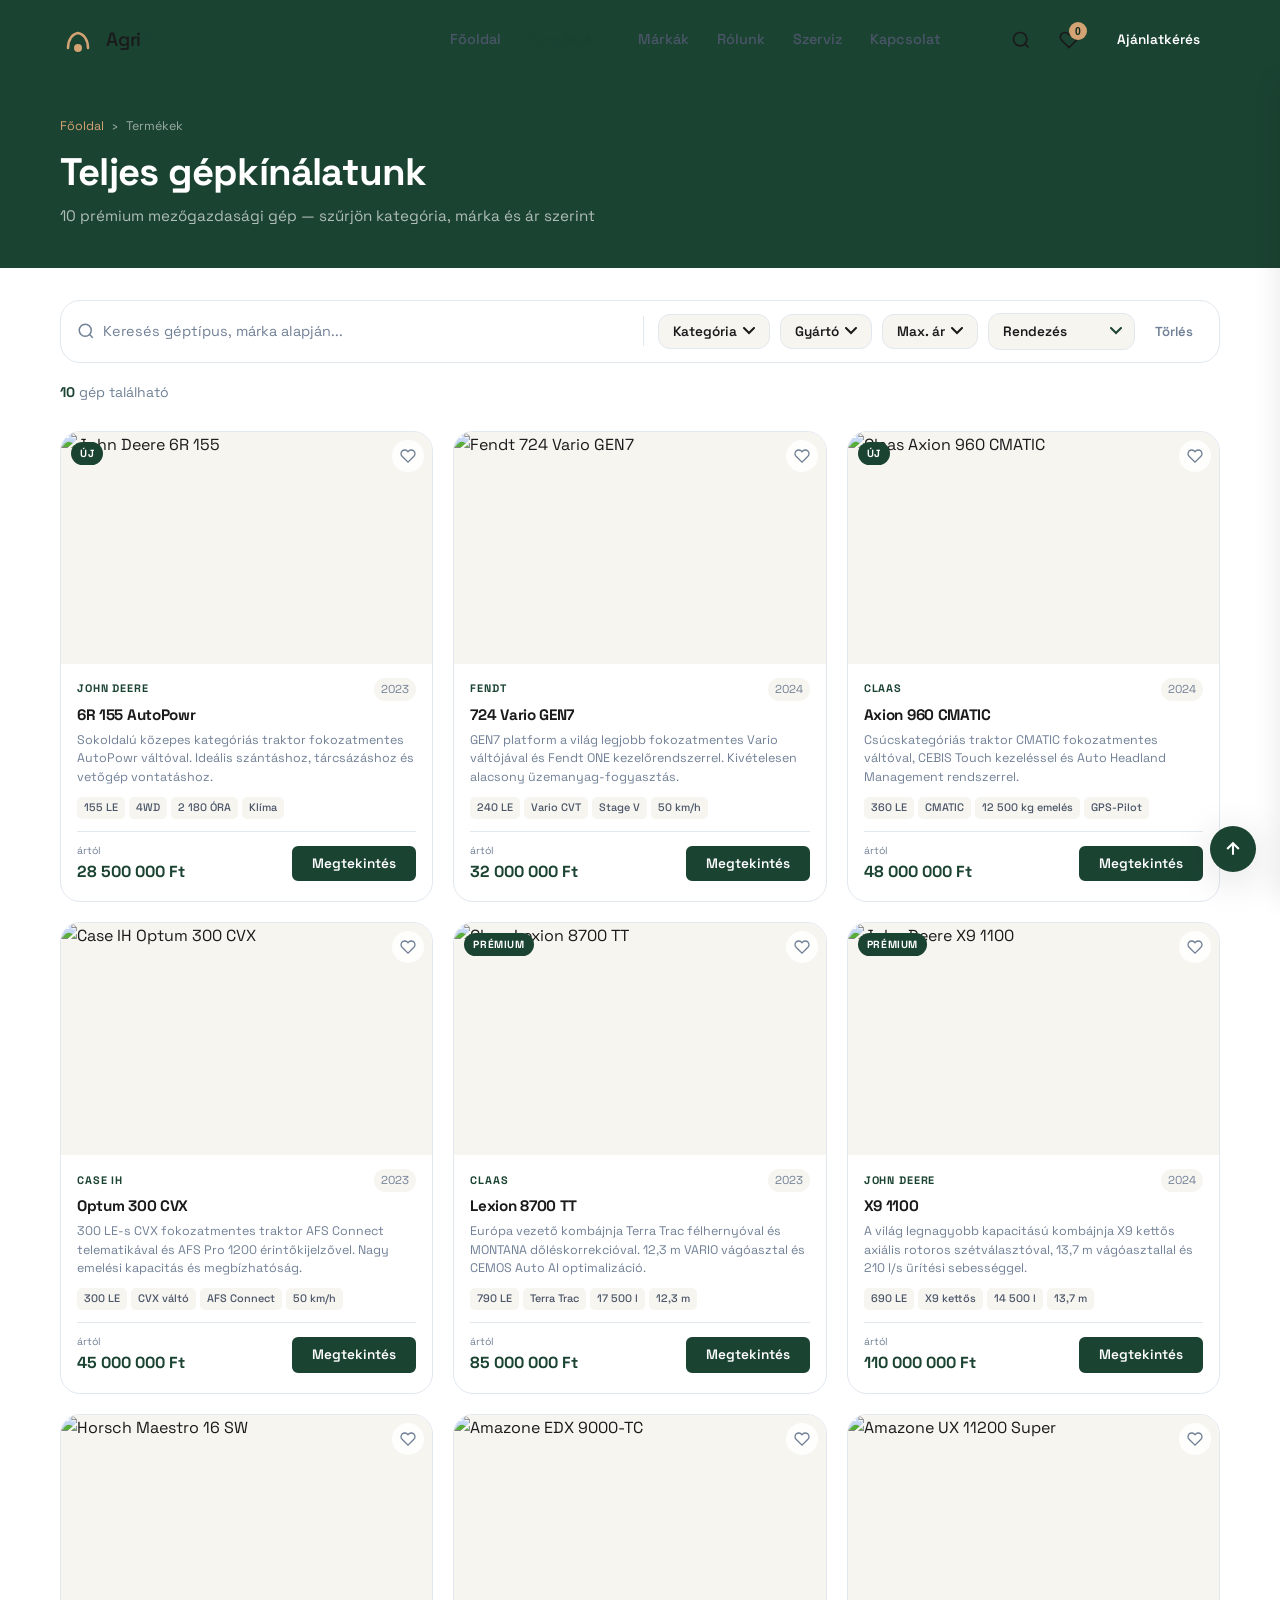
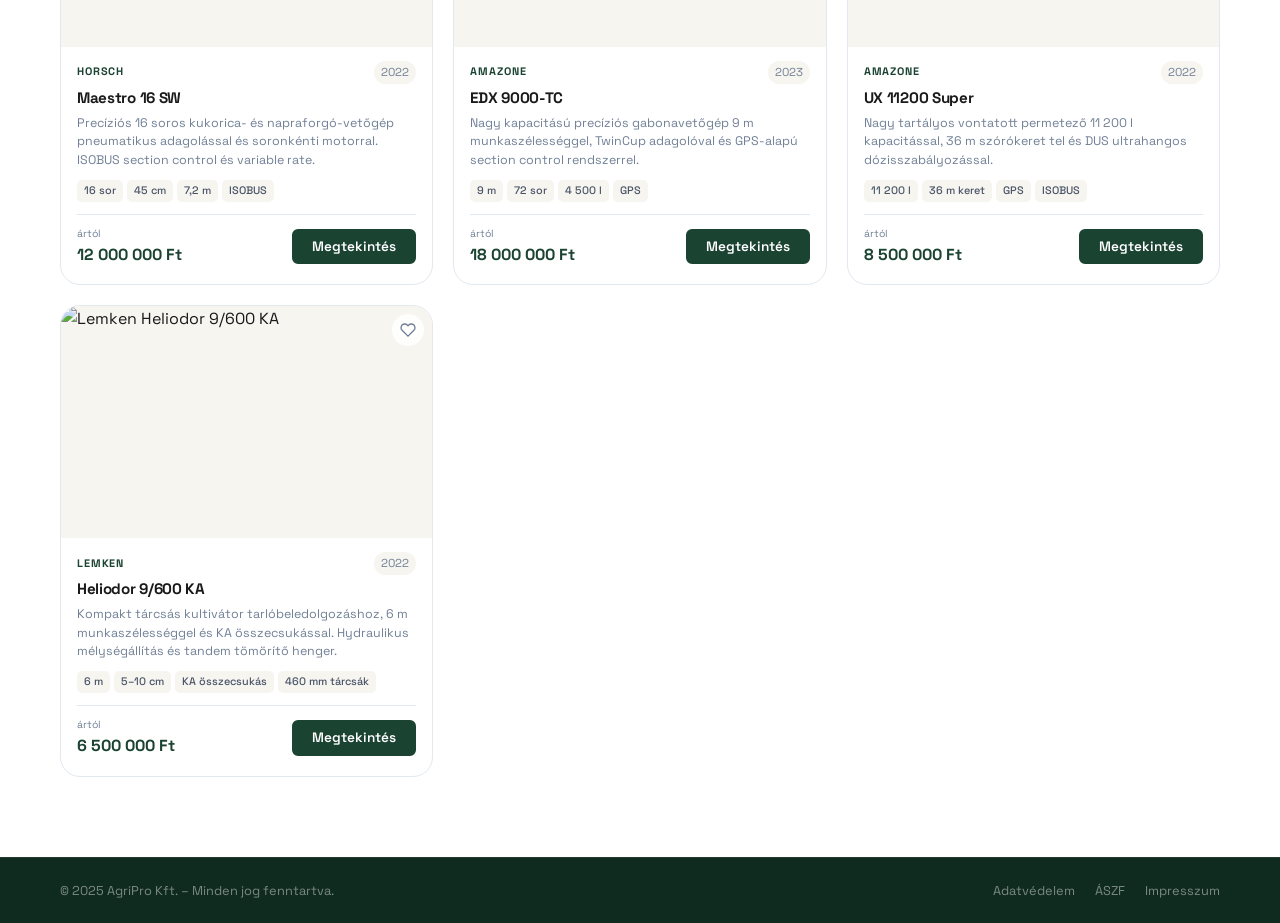
==== commit 5612cb63: "Replace generic Unsplash photos with real product images from Wikimedia Commons" ====
--- a/pages/termekek.html
+++ b/pages/termekek.html
@@ -477,7 +477,7 @@
                          data-cat="traktorok" data-brand="john-deere"
                          data-price="28500000" data-name="john deere 6r 155 autopowr traktor">
                     <div class="pc-img">
-                        <img src="https://images.unsplash.com/photo-1592838064575-70ed626d3a0e?w=520&q=80" alt="John Deere 6R 155" loading="lazy">
+                        <img src="https://upload.wikimedia.org/wikipedia/commons/7/77/John_Deere_6R_150.jpg" alt="John Deere 6R 155" loading="lazy">
                         <span class="pc-badge pc-badge--new">Új</span>
                         <button class="pc-fav fav-toggle" data-id="jd-6r-155" data-name="John Deere 6R 155 AutoPowr" aria-label="Kedvencekhez">
                             <svg width="16" height="16" viewBox="0 0 24 24" fill="none" stroke="currentColor" stroke-width="2"><path d="M20.84 4.61a5.5 5.5 0 0 0-7.78 0L12 5.67l-1.06-1.06a5.5 5.5 0 0 0-7.78 7.78l1.06 1.06L12 21.23l7.78-7.78 1.06-1.06a5.5 5.5 0 0 0 0-7.78z"/></svg>
@@ -500,7 +500,7 @@
                          data-cat="traktorok" data-brand="fendt"
                          data-price="32000000" data-name="fendt 724 vario gen7 traktor">
                     <div class="pc-img">
-                        <img src="https://images.unsplash.com/photo-1625246333195-78d9c38ad449?w=520&q=80" alt="Fendt 724 Vario GEN7" loading="lazy">
+                        <img src="https://upload.wikimedia.org/wikipedia/commons/d/d2/Fendt_724.jpg" alt="Fendt 724 Vario GEN7" loading="lazy">
                         <button class="pc-fav fav-toggle" data-id="fendt-724" data-name="Fendt 724 Vario GEN7" aria-label="Kedvencekhez">
                             <svg width="16" height="16" viewBox="0 0 24 24" fill="none" stroke="currentColor" stroke-width="2"><path d="M20.84 4.61a5.5 5.5 0 0 0-7.78 0L12 5.67l-1.06-1.06a5.5 5.5 0 0 0-7.78 7.78l1.06 1.06L12 21.23l7.78-7.78 1.06-1.06a5.5 5.5 0 0 0 0-7.78z"/></svg>
                         </button>
@@ -522,7 +522,7 @@
                          data-cat="traktorok" data-brand="claas"
                          data-price="48000000" data-name="claas axion 960 cmatic traktor">
                     <div class="pc-img">
-                        <img src="https://images.unsplash.com/photo-1560493676-04071c5f467b?w=520&q=80" alt="Claas Axion 960 CMATIC" loading="lazy">
+                        <img src="https://upload.wikimedia.org/wikipedia/commons/5/5c/Claas_Axion_960_Terra_Trac_Agritechnica_2019_-_Front_and_right_side.jpg" alt="Claas Axion 960 CMATIC" loading="lazy">
                         <span class="pc-badge pc-badge--new">Új</span>
                         <button class="pc-fav fav-toggle" data-id="claas-axion960" data-name="Claas Axion 960 CMATIC" aria-label="Kedvencekhez">
                             <svg width="16" height="16" viewBox="0 0 24 24" fill="none" stroke="currentColor" stroke-width="2"><path d="M20.84 4.61a5.5 5.5 0 0 0-7.78 0L12 5.67l-1.06-1.06a5.5 5.5 0 0 0-7.78 7.78l1.06 1.06L12 21.23l7.78-7.78 1.06-1.06a5.5 5.5 0 0 0 0-7.78z"/></svg>
@@ -545,7 +545,7 @@
                          data-cat="traktorok" data-brand="case-ih"
                          data-price="45000000" data-name="case ih optum 300 cvx traktor">
                     <div class="pc-img">
-                        <img src="https://images.unsplash.com/photo-1574943320219-553eb213f72d?w=520&q=80" alt="Case IH Optum 300 CVX" loading="lazy">
+                        <img src="https://upload.wikimedia.org/wikipedia/commons/c/ca/Case_IH_Optum_300_in_Libramont.jpg" alt="Case IH Optum 300 CVX" loading="lazy">
                         <button class="pc-fav fav-toggle" data-id="case-optum300" data-name="Case IH Optum 300 CVX" aria-label="Kedvencekhez">
                             <svg width="16" height="16" viewBox="0 0 24 24" fill="none" stroke="currentColor" stroke-width="2"><path d="M20.84 4.61a5.5 5.5 0 0 0-7.78 0L12 5.67l-1.06-1.06a5.5 5.5 0 0 0-7.78 7.78l1.06 1.06L12 21.23l7.78-7.78 1.06-1.06a5.5 5.5 0 0 0 0-7.78z"/></svg>
                         </button>
@@ -567,7 +567,7 @@
                          data-cat="kombajnok" data-brand="claas"
                          data-price="85000000" data-name="claas lexion 8700 tt kombajn">
                     <div class="pc-img">
-                        <img src="https://images.unsplash.com/photo-1586771107445-d3ca888129ff?w=520&q=80" alt="Claas Lexion 8700 TT" loading="lazy">
+                        <img src="https://upload.wikimedia.org/wikipedia/commons/d/d1/CLAAS_LEXION_8700_TERRA_TRAC.jpg" alt="Claas Lexion 8700 TT" loading="lazy">
                         <span class="pc-badge pc-badge--new">Prémium</span>
                         <button class="pc-fav fav-toggle" data-id="claas-8700" data-name="Claas Lexion 8700 TT" aria-label="Kedvencekhez">
                             <svg width="16" height="16" viewBox="0 0 24 24" fill="none" stroke="currentColor" stroke-width="2"><path d="M20.84 4.61a5.5 5.5 0 0 0-7.78 0L12 5.67l-1.06-1.06a5.5 5.5 0 0 0-7.78 7.78l1.06 1.06L12 21.23l7.78-7.78 1.06-1.06a5.5 5.5 0 0 0 0-7.78z"/></svg>
@@ -590,7 +590,7 @@
                          data-cat="kombajnok" data-brand="john-deere"
                          data-price="110000000" data-name="john deere x9 1100 kombajn">
                     <div class="pc-img">
-                        <img src="https://images.unsplash.com/photo-1544197150-b99a580bb7a8?w=520&q=80" alt="John Deere X9 1100" loading="lazy">
+                        <img src="https://upload.wikimedia.org/wikipedia/commons/f/fd/X9_1100.png" alt="John Deere X9 1100" loading="lazy">
                         <span class="pc-badge pc-badge--new">Prémium</span>
                         <button class="pc-fav fav-toggle" data-id="jd-x9-1100" data-name="John Deere X9 1100" aria-label="Kedvencekhez">
                             <svg width="16" height="16" viewBox="0 0 24 24" fill="none" stroke="currentColor" stroke-width="2"><path d="M20.84 4.61a5.5 5.5 0 0 0-7.78 0L12 5.67l-1.06-1.06a5.5 5.5 0 0 0-7.78 7.78l1.06 1.06L12 21.23l7.78-7.78 1.06-1.06a5.5 5.5 0 0 0 0-7.78z"/></svg>
@@ -613,7 +613,7 @@
                          data-cat="vetogepek" data-brand="horsch"
                          data-price="12000000" data-name="horsch maestro 16 sw vetogep">
                     <div class="pc-img">
-                        <img src="https://images.unsplash.com/photo-1500382017468-9049fed747ef?w=520&q=80" alt="Horsch Maestro 16 SW" loading="lazy">
+                        <img src="https://upload.wikimedia.org/wikipedia/commons/9/9c/Horsch_Maestro_12_TX_Agritechnica_2025_%28DSC07412%29.jpg" alt="Horsch Maestro 16 SW" loading="lazy">
                         <button class="pc-fav fav-toggle" data-id="horsch-maestro" data-name="Horsch Maestro 16 SW" aria-label="Kedvencekhez">
                             <svg width="16" height="16" viewBox="0 0 24 24" fill="none" stroke="currentColor" stroke-width="2"><path d="M20.84 4.61a5.5 5.5 0 0 0-7.78 0L12 5.67l-1.06-1.06a5.5 5.5 0 0 0-7.78 7.78l1.06 1.06L12 21.23l7.78-7.78 1.06-1.06a5.5 5.5 0 0 0 0-7.78z"/></svg>
                         </button>
@@ -635,7 +635,7 @@
                          data-cat="vetogepek" data-brand="amazone"
                          data-price="18000000" data-name="amazone edx 9000 tc vetogep gabona">
                     <div class="pc-img">
-                        <img src="https://images.unsplash.com/photo-1464226184884-fa280b87c399?w=520&q=80" alt="Amazone EDX 9000-TC" loading="lazy">
+                        <img src="https://upload.wikimedia.org/wikipedia/commons/c/c4/Amazone_Einzelkornsaemaschine_EDX_6000-T.jpg" alt="Amazone EDX 9000-TC" loading="lazy">
                         <button class="pc-fav fav-toggle" data-id="amazone-edx9000" data-name="Amazone EDX 9000-TC" aria-label="Kedvencekhez">
                             <svg width="16" height="16" viewBox="0 0 24 24" fill="none" stroke="currentColor" stroke-width="2"><path d="M20.84 4.61a5.5 5.5 0 0 0-7.78 0L12 5.67l-1.06-1.06a5.5 5.5 0 0 0-7.78 7.78l1.06 1.06L12 21.23l7.78-7.78 1.06-1.06a5.5 5.5 0 0 0 0-7.78z"/></svg>
                         </button>
@@ -657,7 +657,7 @@
                          data-cat="permetezok" data-brand="amazone"
                          data-price="8500000" data-name="amazone ux 11200 super permetezo">
                     <div class="pc-img">
-                        <img src="https://images.unsplash.com/photo-1598986646512-9330bcc4c0dc?w=520&q=80" alt="Amazone UX 11200 Super" loading="lazy">
+                        <img src="https://upload.wikimedia.org/wikipedia/commons/0/05/Amazone_UX_11200.JPG" alt="Amazone UX 11200 Super" loading="lazy">
                         <button class="pc-fav fav-toggle" data-id="amazone-ux11200" data-name="Amazone UX 11200 Super" aria-label="Kedvencekhez">
                             <svg width="16" height="16" viewBox="0 0 24 24" fill="none" stroke="currentColor" stroke-width="2"><path d="M20.84 4.61a5.5 5.5 0 0 0-7.78 0L12 5.67l-1.06-1.06a5.5 5.5 0 0 0-7.78 7.78l1.06 1.06L12 21.23l7.78-7.78 1.06-1.06a5.5 5.5 0 0 0 0-7.78z"/></svg>
                         </button>
@@ -679,7 +679,7 @@
                          data-cat="talajmuvelok" data-brand="lemken"
                          data-price="6500000" data-name="lemken heliodor 9 600 ka talajmuvelo kultivátor">
                     <div class="pc-img">
-                        <img src="https://images.unsplash.com/photo-1416879595882-3373a0480b5b?w=520&q=80" alt="Lemken Heliodor 9/600 KA" loading="lazy">
+                        <img src="https://upload.wikimedia.org/wikipedia/commons/8/82/Lemken_disc_cultivator-20200425-RM-153719.jpg" alt="Lemken Heliodor 9/600 KA" loading="lazy">
                         <button class="pc-fav fav-toggle" data-id="lemken-heliodor" data-name="Lemken Heliodor 9/600 KA" aria-label="Kedvencekhez">
                             <svg width="16" height="16" viewBox="0 0 24 24" fill="none" stroke="currentColor" stroke-width="2"><path d="M20.84 4.61a5.5 5.5 0 0 0-7.78 0L12 5.67l-1.06-1.06a5.5 5.5 0 0 0-7.78 7.78l1.06 1.06L12 21.23l7.78-7.78 1.06-1.06a5.5 5.5 0 0 0 0-7.78z"/></svg>
                         </button>
--- a/css/style.css
+++ b/css/style.css
@@ -461,8 +461,8 @@
 .mobile-overlay {
     display: none;
     position: fixed;
-    inset: 0;
-    background: rgba(0,0,0,.5);
+    top: var(--nav-h); left: 0; right: 0; bottom: 0;
+    background: rgba(0,0,0,.45);
     z-index: 800;
     opacity: 0;
     transition: opacity var(--dur-base) var(--ease);
@@ -472,18 +472,20 @@
 /* Mobil nav drawer */
 .mobile-nav {
     position: fixed;
-    top: 0; right: 0;
+    top: var(--nav-h); right: 0;
     width: min(320px, 90vw);
-    height: 100dvh;
+    height: calc(100dvh - var(--nav-h));
     background: #fff;
     z-index: 850;
-    padding: calc(var(--nav-h) + 24px) 24px 40px;
+    padding: 20px 24px 40px;
     transform: translateX(100%);
     transition: transform var(--dur-slow) var(--ease);
     overflow-y: auto;
     display: flex;
     flex-direction: column;
     gap: 4px;
+    border-top: 1px solid var(--clr-border);
+    box-shadow: -4px 0 24px rgba(0,0,0,.08);
 }
 .mobile-nav.open { transform: translateX(0); }
 .mobile-nav__link {
